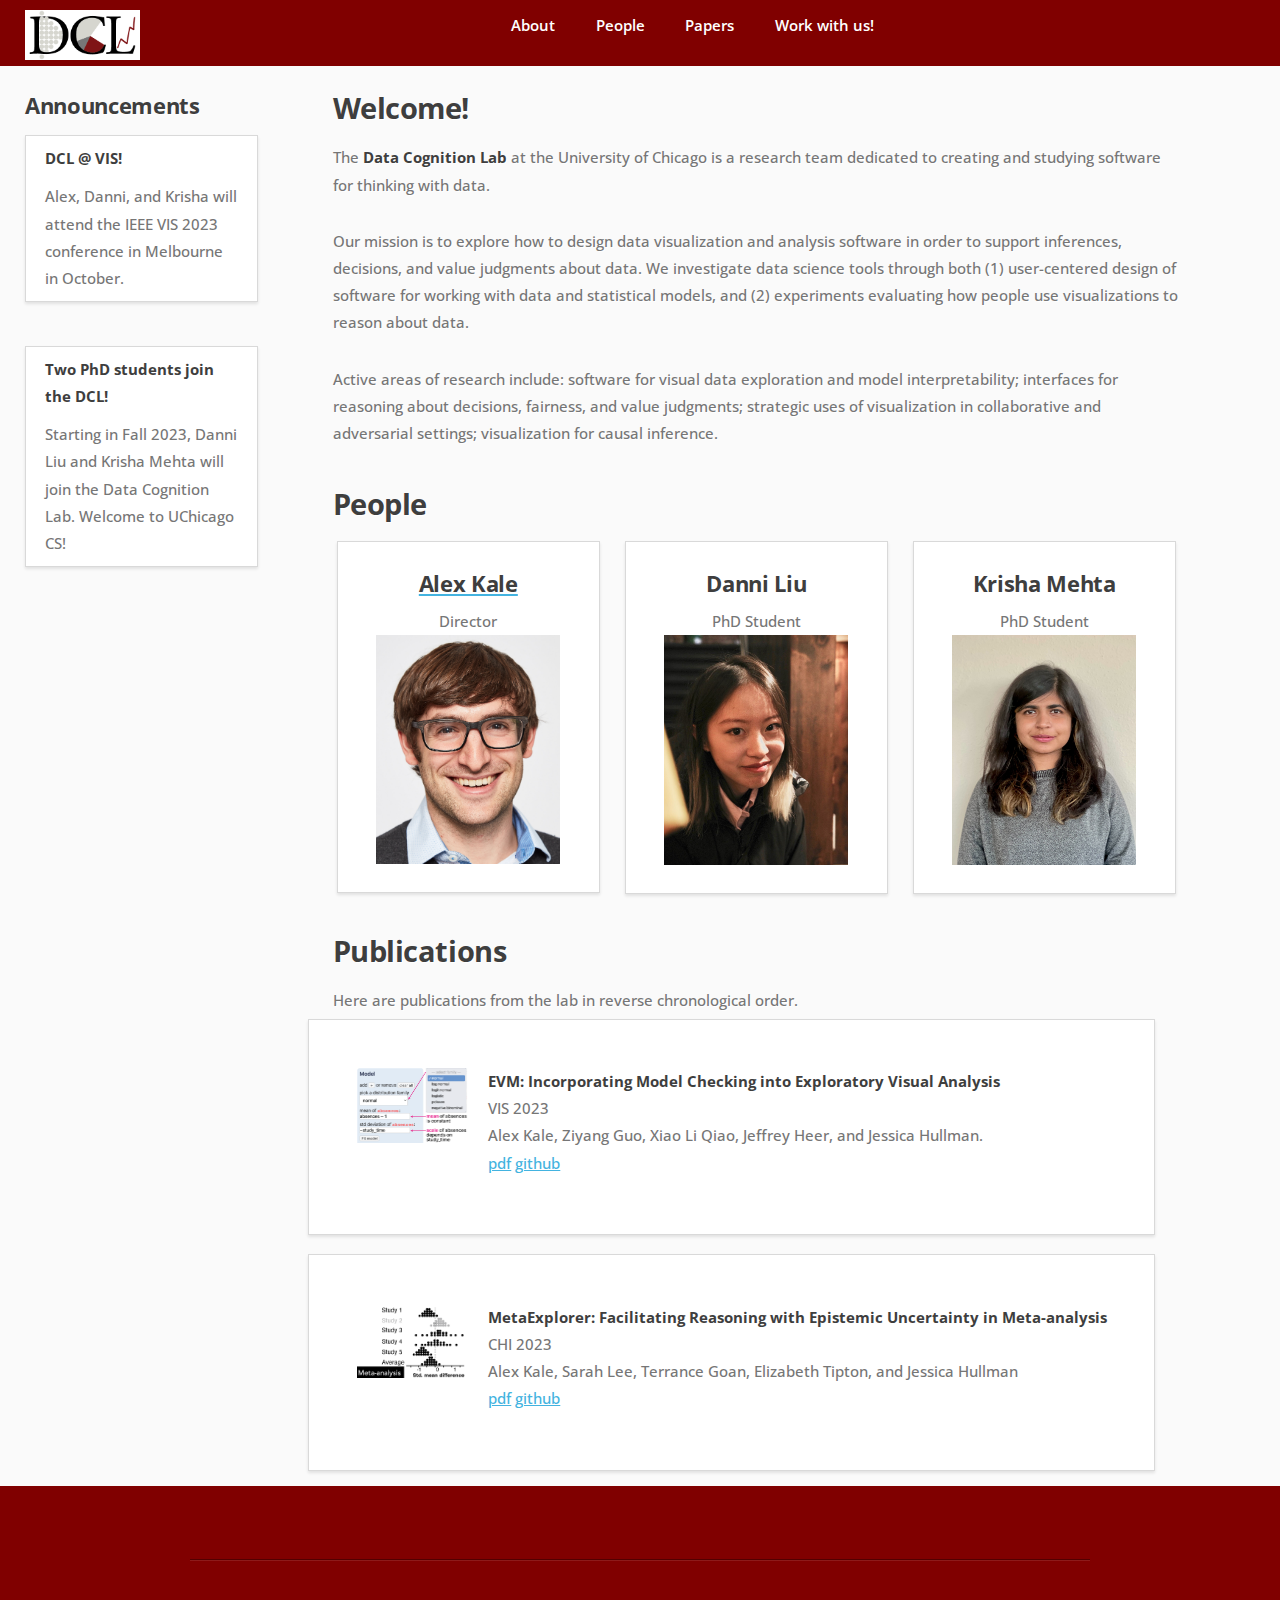
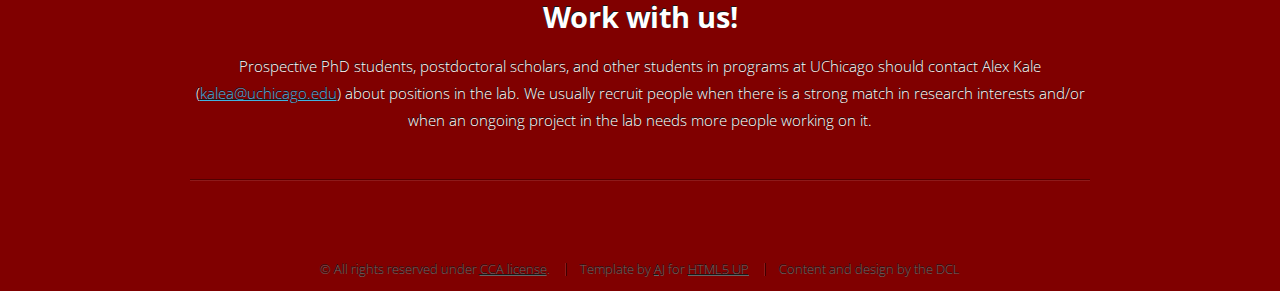
==== dcl.html @ bc8f42c3 "added phd student pictures" ====
<!DOCTYPE HTML>
<html>

<head>
	<title>DCL</title>
	<meta charset="utf-8" />
	<meta name="viewport" content="width=device-width, initial-scale=1, user-scalable=no" />
	<link rel="stylesheet" href="assets/css/dcl.css" />
</head>

<body class="is-preload">

	<!-- Nav -->
	<nav id="nav">
		<div class="container row">
			<div class="col-2" style="padding-left: 50px;">
				<img src="images/dcl_logo.png" alt="" class="show-large" style="height: 60px; padding-top: 0.7em;" />
				<img src="images/dcl_small.png" alt="" class="show-small" style="height: 30px; padding-top: 0.7em;" />
			</div>
			<ul class="container col-10">
				<!-- <li><a href="#top">Top</a></li> -->
				<li><a href="#about">About</a></li>
				<!-- <li><a href="#announce">Announcements</a></li> -->
				<li><a href="#people">People</a></li>
				<li><a href="#pubs">Papers</a></li>
				<li><a href="#contact">Work with us!</a></li>
			</ul>
		</div>
	</nav>

	<!-- Home -->
	<!-- <article id="top" class="wrapper style1">
		<div class="container">
			<div class="row">
				<div class="col-4 col-4-large col-4-medium">
					<center><span class="image fit"><img src="images/pic00.jpg" alt="" style="scale: 0.5;" /></span></center>
				</div>
				<div class="col-8 col-8-large col-8-medium">
					<header>
						<h1><strong>Data Cognition Lab</strong></h1>
					</header>
                    <p class="last">
                        The DCL at the University of Chicago is a research team dedicated to creating 
                        and studying software for thinking with data.
                    </p>
				</div>
			</div>
		</div>
	</article> -->

	<div class="container row">
		<div class="container col-3 sidebar">
			<!-- Announcements -->
			<article id="announce" class="wrapper style2">
				<div class="container">
					<h3 style="padding-top: 0.5em;">Announcements</h3>
					<section class="box style2">
						<h4>DCL @ VIS!</h4>
						<p>
							Alex, Danni, and Krisha will attend the IEEE VIS 2023 conference in Melbourne
							in October.
						</p>
					</section>
					<section class="box style2">
						<h4>Two PhD students join the DCL!</h4>
						<p>
							Starting in Fall 2023, Danni Liu and Krisha Mehta will join the Data Cognition Lab. Welcome
							to UChicago CS!
						</p>
					</section>
				</div>
			</article>
		</div>

		<div class="container col-9 col-12-small">
			<!-- About -->
			<article id="about" class="wrapper style2">
				<!-- <div class="container">
					<header>
						<h1><strong>Data Cognition Lab</strong></h1>
					</header>
					<p>
						The DCL at the University of Chicago is a research team dedicated to creating 
						and studying software for thinking with data.
					</p>
				</div> -->
				<div class="container">
					<h2 style="padding-top: 0.5em;">Welcome!</h2>
					<p>
						The <strong>Data Cognition Lab</strong> at the University of Chicago is a research team dedicated to creating 
						and studying software for thinking with data.
					</p>
					<p>
						Our mission is to explore how to design data visualization and analysis software in order to 
						support inferences, decisions, and value judgments about data. We investigate data science tools 
						through both (1) user-centered design of software for working with data and statistical models, and
						(2) experiments evaluating how people use visualizations to reason about data.
					</p>
					<p class="last">
						Active areas of research include: software for visual data exploration and model interpretability;  
						interfaces for reasoning about decisions, fairness, and value judgments; strategic uses of visualization
						in collaborative and adversarial settings; visualization for causal inference. 
					</p>
				</div>
			</article>

			<!-- Announcements -->
			<!-- <article id="announce" class="wrapper style2">
				<div class="container">
					<h2>Announcements</h2>
					<div class="row aln-center">
						<div class="col12" style="width: 100%;">
							<section class="box style1">
								<h3>The lab is going to IEEE VIS!</h3>
								<p>
									Alex, Danni, and Krisha will be attending the IEEE VIS 2023 conference in Melbourne
									in October. Alex will present his paper "EVM: Incorporating Model Checking into Exploratory 
									Visual Analysis."
								</p>
							</section>
						</div>
						<div class="col12" style="width: 100%;">
							<section class="box style1">
								<h3>Two new PhD students are joining the lab!</h3>
								<p>
									Starting in Fall 2023, Danni Liu and Krisha Mehta will join the Data Cognition Lab. Welcome
									to UChicago CS!
								</p>
							</section>
						</div>
					</div>
				</div>
			</article> -->

			<!-- People -->
			<article id="people" class="wrapper style2">
				<div class="container">
					<h2>People</h2>
					<div class="row aln-center">
						<div class="col4" style="width: 33%;">
							<section class="box style1">
								<center>
									<a href="index.html"><h3>Alex Kale</h3></a>
									<label>Director</label>
									<span class="image fit"><img src="images/alex-headshot-4by5.jpeg" alt="" style="width: 90%;" /></span>
								</center>
							</section>
						</div>
						<div class="col4" style="width: 33%;">
							<section class="box style1">
								<center>
									<h3>Danni Liu</h3>
									<label>PhD Student</label>
									<span class="image fit"><img src="images/danni-headshot.jpg" alt="" style="width: 90%;" /></span>
								</center>
							</section>
						</div>
						<div class="col4" style="width: 33%;">
							<section class="box style1">
								<center>
									<h3>Krisha Mehta</h3>
									<label>PhD Student</label>
									<span class="image fit"><img src="images/krisha-headshot.jpg" alt="" style="width: 90%;" /></span>
								</center>
							</section>
						</div>
					</div>
				</div>
			</article>

			<!-- Publications -->
			<article id="pubs" class="wrapper style2">
				<div class="container">
					<h2>Publications</h2>
					<p>
						Here are publications from the lab in reverse chronological order.
					</p>
					<section class="row aln-center box style1" style="width: 100%;">
						<div class="col-2 small-pad-tl">
							<span class="image fit"><img class="thumbnail" src="images/model-bar.png" style="width: 100%;" /></span>
						</div>
						<div class="col-10 small-pad-tl">
							<p>
								<strong>EVM: Incorporating Model Checking into Exploratory Visual Analysis</strong><br />
								VIS 2023<br />
								Alex Kale, Ziyang Guo, Xiao Li Qiao, Jeffrey Heer, and Jessica Hullman.<br />
								<a href="https://arxiv.org/pdf/2308.13024">pdf</a> 
								<a href="https://github.com/MUCollective/evm/">github</a>
							</p>
						</div>
					</section>
				
					<section class="row aln-center box style1" style="width: 100%;">
						<div class="col-2 small-pad-tl">
							<span class="image fit"><img class="thumbnail" src="images/meta-analysis.png" style="width: 100%;" /></span>
						</div>
						<div class="col-10 small-pad-tl">
							<p>
								<strong>MetaExplorer: Facilitating Reasoning with Epistemic Uncertainty in Meta-analysis</strong><br />
								CHI 2023<br />
								Alex Kale, Sarah Lee, Terrance Goan, Elizabeth Tipton, and Jessica Hullman<br />
								<a href="https://arxiv.org/pdf/2302.04739">pdf</a> 
								<a href="https://github.com/kalealex/meta-explorer">github</a>
							</p>
						</div>
					</section>
				</div>
			</article>
		</div>
	</div>

	<!-- Contact -->
	<article id="contact" class="wrapper style4">
		<div class="container medium">
			<div class="row">
				<div class="col-12">
					<hr />
					<h2>Work with us!</h2>
                    <p>
                        Prospective PhD students, postdoctoral scholars, and other students in programs at UChicago should 
                        contact Alex Kale (<a href="mailto:kalea@uchicago.edu">kalea@uchicago.edu</a>) about positions in 
                        the lab. We usually recruit people when there is a strong match in research interests and/or when
                        an ongoing project in the lab needs more people working on it.  
                    </p>
                    <!-- <br /><br /> -->
					<!-- <h3>Follow us online</h3>
					<ul class="social">
						<li><a href="https://github.com/kalealex" target="_blank" class="icon fa-github"><span
									class="label">Github</span></a></li>
						<li><a href="https://twitter.com/alexkale17" target="_blank" class="icon fa-twitter"><span
									class="label">Twitter</span></a></li>
					</ul> -->
					<hr />
				</div>
			</div>
			<footer>
				<ul id="copyright">
					<li>&copy; All rights reserved under <a href="http://html5up.net/license">CCA license</a>.</li>
					<li>Template by <a href="http://twitter.com/ajlkn">AJ</a> for <a href="http://html5up.net">HTML5 UP</a></li>
					<li>Content and design by the DCL</li>
				</ul>
			</footer>
		</div>
	</article>

	<!-- Scripts -->
	<script src="assets/js/jquery.min.js"></script>
	<script src="assets/js/jquery.scrolly.min.js"></script>
	<script src="assets/js/browser.min.js"></script>
	<script src="assets/js/breakpoints.min.js"></script>
	<script src="assets/js/util.js"></script>
	<script src="assets/js/main.js"></script>
	<script>
		function toggleCollapse(id) {
			document.getElementById(id).style.display = "block";
		}
	</script>
</body>

</html>
---- assets/css/dcl.css ----
@import url("https://fonts.googleapis.com/css?family=Open+Sans:300,300italic,600,600italic,700");
@import url("font-awesome.min.css");

/*
	Miniport by HTML5 UP
	html5up.net | @ajlkn
	Free for personal and commercial use under the CCA 3.0 license (html5up.net/license)
*/

html, body, div, span, applet, object,
iframe, h1, h2, h3, h4, h5, h6, p, blockquote,
pre, a, abbr, acronym, address, big, cite,
code, del, dfn, em, img, ins, kbd, q, s, samp,
small, strike, strong, sub, sup, tt, var, b,
u, i, center, dl, dt, dd, ol, ul, li, fieldset,
form, label, legend, table, caption, tbody,
tfoot, thead, tr, th, td, article, aside,
canvas, details, embed, figure, figcaption,
footer, header, hgroup, menu, nav, output, ruby,
section, summary, time, mark, audio, video {
	margin: 0;
	padding: 0;
	border: 0;
	font-size: 100%;
	font: inherit;
	vertical-align: baseline;}

article, aside, details, figcaption, figure,
footer, header, hgroup, menu, nav, section {
	display: block;}

body {
	line-height: 1;
	background-color: #fafafa;
}

ol, ul {
	list-style: none;
}

blockquote, q {
	quotes: none;
}

	blockquote:before, blockquote:after, q:before, q:after {
		content: '';
		content: none;
	}

table {
	border-collapse: collapse;
	border-spacing: 0;
}

body {
	-webkit-text-size-adjust: none;
}

mark {
	background-color: transparent;
	color: inherit;
}

input::-moz-focus-inner {
	border: 0;
	padding: 0;
}

input, select, textarea {
	-moz-appearance: none;
	-webkit-appearance: none;
	-ms-appearance: none;
	appearance: none;
}

/* Basic */

	html {
		box-sizing: border-box;
	}

	*, *:before, *:after {
		box-sizing: inherit;
	}

	body {
		padding-top: 3.5em;
	}

		body.is-preload *, body.is-preload *:before, body.is-preload *:after {
			-moz-animation: none !important;
			-webkit-animation: none !important;
			-ms-animation: none !important;
			animation: none !important;
			-moz-transition: none !important;
			-webkit-transition: none !important;
			-ms-transition: none !important;
			transition: none !important;
		}

	body, input, textarea, select {
		font-family: 'Open Sans', sans-serif;
		line-height: 1.85em;
		color: #767676;
		font-weight: 300;
		font-size: 13pt;
	}

	a {
		-moz-transition: color .2s ease-in-out;
		-webkit-transition: color .2s ease-in-out;
		-ms-transition: color .2s ease-in-out;
		transition: color .2s ease-in-out;
		color: #43B3E0;
		text-decoration: underline;
	}

		a:hover {
			color: #43bff0 !important;
		}

		a img {
			border: 0;
		}

	b, strong {
		font-weight: 700;
		color: #3e3e3e;
	}

	i, em {
		font-style: italic;
	}

	sub {
		position: relative;
		top: 0.5em;
		font-size: 0.8em;
	}

	sup {
		position: relative;
		top: -0.5em;
		font-size: 0.8em;
	}

	blockquote {
		border-left: solid 0.75em #eee;
		padding: 1em 0 1em 1.5em;
		font-style: italic;
	}

	/* h1 {
		color: #fff;
		margin: 0 0 0.75em 0;
	} */

    h1, h2, h3, h4, h5, h6 {
		color: #3e3e3e;
		margin: 0 0 0.75em 0;
	}

	h1 a, h2 a, h3 a, h4 a, h5 a, h6 a {
		text-decoration: none;
		color: inherit;
	}

	h2, h3, h4, h5, h6 {
		font-weight: 700;
	}

	h1 {
		font-size: 3.25em;
		letter-spacing: -0.025em;
		font-weight: 300;
	}

		h1 strong {
			font-weight: 700;
		}

	h2 {
		font-size: 2em;
		letter-spacing: -0.015em;
	}

	h3 {
		font-size: 1.5em;
		letter-spacing: -0.015em;
	}

	em, i {
		font-style: italic;
	}

	br.clear {
		clear: both;
	}

	hr {
		border: 0;
		border-top: solid 1px #444;
		border-top-color: rgba(0, 0, 0, 0.35);
		box-shadow: 0px 1px 0px 0px rgba(255, 255, 255, 0.1);
		height: 1px;
		margin: 3em 0;
	}

	p:not(.last), ul, ol, dl, table {
		margin-bottom: 2em;
	}

	header {
		margin: 0 0 3em 0;
	}

		header > p {
			/* font-size: 1.25em; */
			margin: 0;
		}

	footer {
		margin: 3em 0 0 0;
	}

		/* footer > p {
			font-size: 1.25em;
		} */

/* Container */

	.container {
		margin: 0 auto;
		max-width: calc(100% - 50px);
		width: 1200px;
	}

		.container.medium {
			width: 900px;
		}

		@media screen and (max-width: 1680px) {

			.container {
				width: 1300px;
			}

				.container.medium {
					width: 900px;
				}

		}

		/* @media screen and (max-width: 1280px) {

			.container {
				width: 960px;
			}

				.container.medium {
					width: 720px;
				}

		} */

		@media screen and (max-width: 980px) {

			.container {
				width: 100%;
                max-width: calc(100% - 30px);
			}

				.container.medium {
					width: 75%;
				}

			.sidebar {
				display: none !important;
			}

		}

		@media screen and (max-width: 736px) {

			.container {
				width: 100%;
				max-width: calc(100% - 30px);
			}

				.container.medium {
					width: 100%;
				}
			
			.sidebar {
				display: none !important;
			}

		}

/* Row */

	.row {
		display: flex;
		flex-wrap: wrap;
		box-sizing: border-box;
		align-items: stretch;
	}

		.row > * {
			box-sizing: border-box;
		}

		.row.gtr-uniform > * > :last-child {
			margin-bottom: 0;
		}

		.row.aln-left {
			justify-content: flex-start;
		}

		.row.aln-center {
			justify-content: center;
		}

		.row.aln-right {
			justify-content: flex-end;
		}

		.row.aln-top {
			align-items: flex-start;
		}

		.row.aln-middle {
			align-items: center;
		}

		.row.aln-bottom {
			align-items: flex-end;
		}

		.row > .imp {
			order: -1;
		}

		.row > .col-1 {
			width: 8.3333333333%;
		}

		.row > .off-1 {
			margin-left: 8.3333333333%;
		}

		.row > .col-2 {
			width: 16.6666666667%;
		}

		.row > .off-2 {
			margin-left: 16.6666666667%;
		}

		.row > .col-3 {
			width: 25%;
		}

		.row > .off-3 {
			margin-left: 25%;
		}

		.row > .col-4 {
			width: 33.3333333333%;
		}

		.row > .off-4 {
			margin-left: 33.3333333333%;
		}

		.row > .col-5 {
			width: 41.6666666667%;
		}

		.row > .off-5 {
			margin-left: 41.6666666667%;
		}

		.row > .col-6 {
			width: 50%;
		}

		.row > .off-6 {
			margin-left: 50%;
		}

		.row > .col-7 {
			width: 58.3333333333%;
		}

		.row > .off-7 {
			margin-left: 58.3333333333%;
		}

		.row > .col-8 {
			width: 66.6666666667%;
		}

		.row > .off-8 {
			margin-left: 66.6666666667%;
		}

		.row > .col-9 {
			width: 75%;
		}

		.row > .off-9 {
			margin-left: 75%;
		}

		.row > .col-10 {
			width: 83.3333333333%;
		}

		.row > .off-10 {
			margin-left: 83.3333333333%;
		}

		.row > .col-11 {
			width: 91.6666666667%;
		}

		.row > .off-11 {
			margin-left: 91.6666666667%;
		}

		.row > .col-12 {
			width: 100%;
		}

		.row > .off-12 {
			margin-left: 100%;
		}

		.row.gtr-0 {
			margin-top: 0px;
			margin-left: 0px;
		}

			.row.gtr-0 > * {
				padding: 0px 0 0 0px;
			}

			.row.gtr-0.gtr-uniform {
				margin-top: 0px;
			}

				.row.gtr-0.gtr-uniform > * {
					padding-top: 0px;
				}

		.row.gtr-25 {
			margin-top: -6.25px;
			margin-left: -6.25px;
		}

			.row.gtr-25 > * {
				padding: 6.25px 0 0 6.25px;
			}

			.row.gtr-25.gtr-uniform {
				margin-top: -6.25px;
			}

				.row.gtr-25.gtr-uniform > * {
					padding-top: 6.25px;
				}

		.row.gtr-50 {
			margin-top: -12.5px;
			margin-left: -12.5px;
		}

			.row.gtr-50 > * {
				padding: 12.5px 0 0 12.5px;
			}

			.row.gtr-50.gtr-uniform {
				margin-top: -12.5px;
			}

				.row.gtr-50.gtr-uniform > * {
					padding-top: 12.5px;
				}

		.row {
			margin-top: -25px;
			margin-left: -25px;
		}

			.row > * {
				padding: 25px 0 0 25px;
			}

			.row.gtr-uniform {
				margin-top: -25px;
			}

				.row.gtr-uniform > * {
					padding-top: 25px;
				}

		.row.gtr-150 {
			margin-top: -37.5px;
			margin-left: -37.5px;
		}

			.row.gtr-150 > * {
				padding: 37.5px 0 0 37.5px;
			}

			.row.gtr-150.gtr-uniform {
				margin-top: -37.5px;
			}

				.row.gtr-150.gtr-uniform > * {
					padding-top: 37.5px;
				}

		.row.gtr-200 {
			margin-top: -50px;
			margin-left: -50px;
		}

			.row.gtr-200 > * {
				padding: 50px 0 0 50px;
			}

			.row.gtr-200.gtr-uniform {
				margin-top: -50px;
			}

				.row.gtr-200.gtr-uniform > * {
					padding-top: 50px;
				}

		@media screen and (max-width: 1680px) {

			.row {
				display: flex;
				flex-wrap: wrap;
				box-sizing: border-box;
				align-items: stretch;
			}

				.row > * {
					box-sizing: border-box;
				}

				.row.gtr-uniform > * > :last-child {
					margin-bottom: 0;
				}

				.row.aln-left {
					justify-content: flex-start;
				}

				.row.aln-center {
					justify-content: center;
				}

				.row.aln-right {
					justify-content: flex-end;
				}

				.row.aln-top {
					align-items: flex-start;
				}

				.row.aln-middle {
					align-items: center;
				}

				.row.aln-bottom {
					align-items: flex-end;
				}

				.row > .imp-xlarge {
					order: -1;
				}

				.row > .col-1-xlarge {
					width: 8.3333333333%;
				}

				.row > .off-1-xlarge {
					margin-left: 8.3333333333%;
				}

				.row > .col-2-xlarge {
					width: 16.6666666667%;
				}

				.row > .off-2-xlarge {
					margin-left: 16.6666666667%;
				}

				.row > .col-3-xlarge {
					width: 25%;
				}

				.row > .off-3-xlarge {
					margin-left: 25%;
				}

				.row > .col-4-xlarge {
					width: 33.3333333333%;
				}

				.row > .off-4-xlarge {
					margin-left: 33.3333333333%;
				}

				.row > .col-5-xlarge {
					width: 41.6666666667%;
				}

				.row > .off-5-xlarge {
					margin-left: 41.6666666667%;
				}

				.row > .col-6-xlarge {
					width: 50%;
				}

				.row > .off-6-xlarge {
					margin-left: 50%;
				}

				.row > .col-7-xlarge {
					width: 58.3333333333%;
				}

				.row > .off-7-xlarge {
					margin-left: 58.3333333333%;
				}

				.row > .col-8-xlarge {
					width: 66.6666666667%;
				}

				.row > .off-8-xlarge {
					margin-left: 66.6666666667%;
				}

				.row > .col-9-xlarge {
					width: 75%;
				}

				.row > .off-9-xlarge {
					margin-left: 75%;
				}

				.row > .col-10-xlarge {
					width: 83.3333333333%;
				}

				.row > .off-10-xlarge {
					margin-left: 83.3333333333%;
				}

				.row > .col-11-xlarge {
					width: 91.6666666667%;
				}

				.row > .off-11-xlarge {
					margin-left: 91.6666666667%;
				}

				.row > .col-12-xlarge {
					width: 100%;
				}

				.row > .off-12-xlarge {
					margin-left: 100%;
				}

				.row.gtr-0 {
					margin-top: 0px;
					margin-left: 0px;
				}

					.row.gtr-0 > * {
						padding: 0px 0 0 0px;
					}

					.row.gtr-0.gtr-uniform {
						margin-top: 0px;
					}

						.row.gtr-0.gtr-uniform > * {
							padding-top: 0px;
						}

				.row.gtr-25 {
					margin-top: -6.25px;
					margin-left: -6.25px;
				}

					.row.gtr-25 > * {
						padding: 6.25px 0 0 6.25px;
					}

					.row.gtr-25.gtr-uniform {
						margin-top: -6.25px;
					}

						.row.gtr-25.gtr-uniform > * {
							padding-top: 6.25px;
						}

				.row.gtr-50 {
					margin-top: -12.5px;
					margin-left: -12.5px;
				}

					.row.gtr-50 > * {
						padding: 12.5px 0 0 12.5px;
					}

					.row.gtr-50.gtr-uniform {
						margin-top: -12.5px;
					}

						.row.gtr-50.gtr-uniform > * {
							padding-top: 12.5px;
						}

				.row {
					margin-top: -25px;
					margin-left: -25px;
				}

					.row > * {
						padding: 25px 0 0 25px;
					}

					.row.gtr-uniform {
						margin-top: -25px;
					}

						.row.gtr-uniform > * {
							padding-top: 25px;
						}

				.row.gtr-150 {
					margin-top: -37.5px;
					margin-left: -37.5px;
				}

					.row.gtr-150 > * {
						padding: 37.5px 0 0 37.5px;
					}

					.row.gtr-150.gtr-uniform {
						margin-top: -37.5px;
					}

						.row.gtr-150.gtr-uniform > * {
							padding-top: 37.5px;
						}

				.row.gtr-200 {
					margin-top: -50px;
					margin-left: -50px;
				}

					.row.gtr-200 > * {
						padding: 50px 0 0 50px;
					}

					.row.gtr-200.gtr-uniform {
						margin-top: -50px;
					}

						.row.gtr-200.gtr-uniform > * {
							padding-top: 50px;
						}

		}

		@media screen and (max-width: 1280px) {

			.row {
				display: flex;
				flex-wrap: wrap;
				box-sizing: border-box;
				align-items: stretch;
			}

				.row > * {
					box-sizing: border-box;
				}

				.row.gtr-uniform > * > :last-child {
					margin-bottom: 0;
				}

				.row.aln-left {
					justify-content: flex-start;
				}

				.row.aln-center {
					justify-content: center;
				}

				.row.aln-right {
					justify-content: flex-end;
				}

				.row.aln-top {
					align-items: flex-start;
				}

				.row.aln-middle {
					align-items: center;
				}

				.row.aln-bottom {
					align-items: flex-end;
				}

				.row > .imp-large {
					order: -1;
				}

				.row > .col-1-large {
					width: 8.3333333333%;
				}

				.row > .off-1-large {
					margin-left: 8.3333333333%;
				}

				.row > .col-2-large {
					width: 16.6666666667%;
				}

				.row > .off-2-large {
					margin-left: 16.6666666667%;
				}

				.row > .col-3-large {
					width: 25%;
				}

				.row > .off-3-large {
					margin-left: 25%;
				}

				.row > .col-4-large {
					width: 33.3333333333%;
				}

				.row > .off-4-large {
					margin-left: 33.3333333333%;
				}

				.row > .col-5-large {
					width: 41.6666666667%;
				}

				.row > .off-5-large {
					margin-left: 41.6666666667%;
				}

				.row > .col-6-large {
					width: 50%;
				}

				.row > .off-6-large {
					margin-left: 50%;
				}

				.row > .col-7-large {
					width: 58.3333333333%;
				}

				.row > .off-7-large {
					margin-left: 58.3333333333%;
				}

				.row > .col-8-large {
					width: 66.6666666667%;
				}

				.row > .off-8-large {
					margin-left: 66.6666666667%;
				}

				.row > .col-9-large {
					width: 75%;
				}

				.row > .off-9-large {
					margin-left: 75%;
				}

				.row > .col-10-large {
					width: 83.3333333333%;
				}

				.row > .off-10-large {
					margin-left: 83.3333333333%;
				}

				.row > .col-11-large {
					width: 91.6666666667%;
				}

				.row > .off-11-large {
					margin-left: 91.6666666667%;
				}

				.row > .col-12-large {
					width: 100%;
				}

				.row > .off-12-large {
					margin-left: 100%;
				}

				.row.gtr-0 {
					margin-top: 0px;
					margin-left: 0px;
				}

					.row.gtr-0 > * {
						padding: 0px 0 0 0px;
					}

					.row.gtr-0.gtr-uniform {
						margin-top: 0px;
					}

						.row.gtr-0.gtr-uniform > * {
							padding-top: 0px;
						}

				.row.gtr-25 {
					margin-top: -6.25px;
					margin-left: -6.25px;
				}

					.row.gtr-25 > * {
						padding: 6.25px 0 0 6.25px;
					}

					.row.gtr-25.gtr-uniform {
						margin-top: -6.25px;
					}

						.row.gtr-25.gtr-uniform > * {
							padding-top: 6.25px;
						}

				.row.gtr-50 {
					margin-top: -12.5px;
					margin-left: -12.5px;
				}

					.row.gtr-50 > * {
						padding: 12.5px 0 0 12.5px;
					}

					.row.gtr-50.gtr-uniform {
						margin-top: -12.5px;
					}

						.row.gtr-50.gtr-uniform > * {
							padding-top: 12.5px;
						}

				.row {
					margin-top: -25px;
					margin-left: -25px;
				}

					.row > * {
						padding: 25px 0 0 25px;
					}

					.row.gtr-uniform {
						margin-top: -25px;
					}

						.row.gtr-uniform > * {
							padding-top: 25px;
						}

				.row.gtr-150 {
					margin-top: -37.5px;
					margin-left: -37.5px;
				}

					.row.gtr-150 > * {
						padding: 37.5px 0 0 37.5px;
					}

					.row.gtr-150.gtr-uniform {
						margin-top: -37.5px;
					}

						.row.gtr-150.gtr-uniform > * {
							padding-top: 37.5px;
						}

				.row.gtr-200 {
					margin-top: -50px;
					margin-left: -50px;
				}

					.row.gtr-200 > * {
						padding: 50px 0 0 50px;
					}

					.row.gtr-200.gtr-uniform {
						margin-top: -50px;
					}

						.row.gtr-200.gtr-uniform > * {
							padding-top: 50px;
						}

		}

		@media screen and (max-width: 980px) {

			.row {
				display: flex;
				flex-wrap: wrap;
				box-sizing: border-box;
				align-items: stretch;
			}

				.row > * {
					box-sizing: border-box;
				}

				.row.gtr-uniform > * > :last-child {
					margin-bottom: 0;
				}

				.row.aln-left {
					justify-content: flex-start;
				}

				.row.aln-center {
					justify-content: center;
				}

				.row.aln-right {
					justify-content: flex-end;
				}

				.row.aln-top {
					align-items: flex-start;
				}

				.row.aln-middle {
					align-items: center;
				}

				.row.aln-bottom {
					align-items: flex-end;
				}

				.row > .imp-medium {
					order: -1;
				}

				.row > .col-1-medium {
					width: 8.3333333333%;
				}

				.row > .off-1-medium {
					margin-left: 8.3333333333%;
				}

				.row > .col-2-medium {
					width: 16.6666666667%;
				}

				.row > .off-2-medium {
					margin-left: 16.6666666667%;
				}

				.row > .col-3-medium {
					width: 25%;
				}

				.row > .off-3-medium {
					margin-left: 25%;
				}

				.row > .col-4-medium {
					width: 33.3333333333%;
				}

				.row > .off-4-medium {
					margin-left: 33.3333333333%;
				}

				.row > .col-5-medium {
					width: 41.6666666667%;
				}

				.row > .off-5-medium {
					margin-left: 41.6666666667%;
				}

				.row > .col-6-medium {
					width: 50%;
				}

				.row > .off-6-medium {
					margin-left: 50%;
				}

				.row > .col-7-medium {
					width: 58.3333333333%;
				}

				.row > .off-7-medium {
					margin-left: 58.3333333333%;
				}

				.row > .col-8-medium {
					width: 66.6666666667%;
				}

				.row > .off-8-medium {
					margin-left: 66.6666666667%;
				}

				.row > .col-9-medium {
					width: 75%;
				}

				.row > .off-9-medium {
					margin-left: 75%;
				}

				.row > .col-10-medium {
					width: 83.3333333333%;
				}

				.row > .off-10-medium {
					margin-left: 83.3333333333%;
				}

				.row > .col-11-medium {
					width: 91.6666666667%;
				}

				.row > .off-11-medium {
					margin-left: 91.6666666667%;
				}

				.row > .col-12-medium {
					width: 100%;
				}

				.row > .off-12-medium {
					margin-left: 100%;
				}

				.row.gtr-0 {
					margin-top: 0px;
					margin-left: 0px;
				}

					.row.gtr-0 > * {
						padding: 0px 0 0 0px;
					}

					.row.gtr-0.gtr-uniform {
						margin-top: 0px;
					}

						.row.gtr-0.gtr-uniform > * {
							padding-top: 0px;
						}

				.row.gtr-25 {
					margin-top: -6.25px;
					margin-left: -6.25px;
				}

					.row.gtr-25 > * {
						padding: 6.25px 0 0 6.25px;
					}

					.row.gtr-25.gtr-uniform {
						margin-top: -6.25px;
					}

						.row.gtr-25.gtr-uniform > * {
							padding-top: 6.25px;
						}

				.row.gtr-50 {
					margin-top: -12.5px;
					margin-left: -12.5px;
				}

					.row.gtr-50 > * {
						padding: 12.5px 0 0 12.5px;
					}

					.row.gtr-50.gtr-uniform {
						margin-top: -12.5px;
					}

						.row.gtr-50.gtr-uniform > * {
							padding-top: 12.5px;
						}

				.row {
					margin-top: -25px;
					margin-left: -25px;
				}

					.row > * {
						padding: 25px 0 0 25px;
					}

					.row.gtr-uniform {
						margin-top: -25px;
					}

						.row.gtr-uniform > * {
							padding-top: 25px;
						}

				.row.gtr-150 {
					margin-top: -37.5px;
					margin-left: -37.5px;
				}

					.row.gtr-150 > * {
						padding: 37.5px 0 0 37.5px;
					}

					.row.gtr-150.gtr-uniform {
						margin-top: -37.5px;
					}

						.row.gtr-150.gtr-uniform > * {
							padding-top: 37.5px;
						}

				.row.gtr-200 {
					margin-top: -50px;
					margin-left: -50px;
				}

					.row.gtr-200 > * {
						padding: 50px 0 0 50px;
					}

					.row.gtr-200.gtr-uniform {
						margin-top: -50px;
					}

						.row.gtr-200.gtr-uniform > * {
							padding-top: 50px;
						}

		}

		@media screen and (max-width: 736px) {

			.row {
				display: flex;
				flex-wrap: wrap;
				box-sizing: border-box;
				align-items: stretch;
			}

				.row > * {
					box-sizing: border-box;
				}

				.row.gtr-uniform > * > :last-child {
					margin-bottom: 0;
				}

				.row.aln-left {
					justify-content: flex-start;
				}

				.row.aln-center {
					justify-content: center;
				}

				.row.aln-right {
					justify-content: flex-end;
				}

				.row.aln-top {
					align-items: flex-start;
				}

				.row.aln-middle {
					align-items: center;
				}

				.row.aln-bottom {
					align-items: flex-end;
				}

				.row > .imp-small {
					order: -1;
				}

				.row > .col-1-small {
					width: 8.3333333333%;
				}

				.row > .off-1-small {
					margin-left: 8.3333333333%;
				}

				.row > .col-2-small {
					width: 16.6666666667%;
				}

				.row > .off-2-small {
					margin-left: 16.6666666667%;
				}

				.row > .col-3-small {
					width: 25%;
				}

				.row > .off-3-small {
					margin-left: 25%;
				}

				.row > .col-4-small {
					width: 33.3333333333%;
				}

				.row > .off-4-small {
					margin-left: 33.3333333333%;
				}

				.row > .col-5-small {
					width: 41.6666666667%;
				}

				.row > .off-5-small {
					margin-left: 41.6666666667%;
				}

				.row > .col-6-small {
					width: 50%;
				}

				.row > .off-6-small {
					margin-left: 50%;
				}

				.row > .col-7-small {
					width: 58.3333333333%;
				}

				.row > .off-7-small {
					margin-left: 58.3333333333%;
				}

				.row > .col-8-small {
					width: 66.6666666667%;
				}

				.row > .off-8-small {
					margin-left: 66.6666666667%;
				}

				.row > .col-9-small {
					width: 75%;
				}

				.row > .off-9-small {
					margin-left: 75%;
				}

				.row > .col-10-small {
					width: 83.3333333333%;
				}

				.row > .off-10-small {
					margin-left: 83.3333333333%;
				}

				.row > .col-11-small {
					width: 91.6666666667%;
				}

				.row > .off-11-small {
					margin-left: 91.6666666667%;
				}

				.row > .col-12-small {
					width: 100%;
				}

				.row > .off-12-small {
					margin-left: 100%;
				}

				.row.gtr-0 {
					margin-top: 0px;
					margin-left: 0px;
				}

					.row.gtr-0 > * {
						padding: 0px 0 0 0px;
					}

					.row.gtr-0.gtr-uniform {
						margin-top: 0px;
					}

						.row.gtr-0.gtr-uniform > * {
							padding-top: 0px;
						}

				.row.gtr-25 {
					margin-top: -3.75px;
					margin-left: -3.75px;
				}

					.row.gtr-25 > * {
						padding: 3.75px 0 0 3.75px;
					}

					.row.gtr-25.gtr-uniform {
						margin-top: -3.75px;
					}

						.row.gtr-25.gtr-uniform > * {
							padding-top: 3.75px;
						}

				.row.gtr-50 {
					margin-top: -7.5px;
					margin-left: -7.5px;
				}

					.row.gtr-50 > * {
						padding: 7.5px 0 0 7.5px;
					}

					.row.gtr-50.gtr-uniform {
						margin-top: -7.5px;
					}

						.row.gtr-50.gtr-uniform > * {
							padding-top: 7.5px;
						}

				.row {
					margin-top: -15px;
					margin-left: -15px;
				}

					.row > * {
						padding: 15px 0 0 15px;
					}

					.row.gtr-uniform {
						margin-top: -15px;
					}

						.row.gtr-uniform > * {
							padding-top: 15px;
						}

				.row.gtr-150 {
					margin-top: -22.5px;
					margin-left: -22.5px;
				}

					.row.gtr-150 > * {
						padding: 22.5px 0 0 22.5px;
					}

					.row.gtr-150.gtr-uniform {
						margin-top: -22.5px;
					}

						.row.gtr-150.gtr-uniform > * {
							padding-top: 22.5px;
						}

				.row.gtr-200 {
					margin-top: -30px;
					margin-left: -30px;
				}

					.row.gtr-200 > * {
						padding: 30px 0 0 30px;
					}

					.row.gtr-200.gtr-uniform {
						margin-top: -30px;
					}

						.row.gtr-200.gtr-uniform > * {
							padding-top: 30px;
						}

		}

/* Form */

	form label {
		color: #3e3e3e;
		font-weight: 700;
		display: block;
		margin: 0 0 0.5em 0;
	}

	form input[type=text],
	form input[type=email],
	form input[type=password],
	form select,
	form textarea {
		-moz-transition: background .2s ease-in-out, box-shadow .2s ease-in-out;
		-webkit-transition: background .2s ease-in-out, box-shadow .2s ease-in-out;
		-ms-transition: background .2s ease-in-out, box-shadow .2s ease-in-out;
		transition: background .2s ease-in-out, box-shadow .2s ease-in-out;
		-webkit-appearance: none;
		display: block;
		border: 0;
		padding: 0.75em;
		font-size: 1em;
		border-radius: 8px;
		border: solid 1px #ddd;
		background: #fff;
		color: #bbb;
		box-shadow: inset 0px 2px 3px 1px rgba(0, 0, 0, 0.05), 0px 1px 0px 0px rgba(255, 255, 255, 0.025);
		width: 100%;
	}

		form input[type=text]:focus,
		form input[type=email]:focus,
		form input[type=password]:focus,
		form select:focus,
		form textarea:focus {
			background: #fafafa;
			box-shadow: inset 0px 2px 5px 0px rgba(0, 0, 0, 0.05), 0px 1px 0px 0px rgba(255, 255, 255, 0.025), inset 0px 0px 2px 1px #43bff0;
		}

	form textarea {
		height: 15em;
	}

	form .actions:last-child {
		margin-bottom: 0;
	}

	form ::-webkit-input-placeholder {
		color: #555 !important;
	}

	form :-moz-placeholder {
		color: #555 !important;
	}

	form ::-moz-placeholder {
		color: #555 !important;
	}

	form :-ms-input-placeholder {
		color: #555 !important;
	}

	form ::-moz-focus-inner {
		border: 0;
	}

/* Tables */

	table {
		width: 100%;
	}

		table.default {
			width: 100%;
		}

			table.default tr {
				border-top: solid 1px #eee;
			}

				table.default tr:first-child {
					border-top: 0;
				}

			table.default td {
				padding: 0.5em 1em 0.5em 1em;
			}

			table.default th {
				text-align: left;
				padding: 0.5em 1em 0.5em 1em;
				font-weight: 600;
				margin: 0 0 1em 0;
			}

			table.default thead {
				background: #4f4f4f;
				color: #fff;
			}

/* Section/Article */

	section {
		margin-bottom: 3em;
	}

	section > :last-child,
	article > :last-child,
	section:last-child,
	article:last-child {
		margin-bottom: 0;
	}

/* Image */

	.image {
		display: inline-block;
		position: relative;
	}
		
		/* @media (max-width: 980) {  */
			.image img {
				display: block;
				height: 100%;
			}
		/* }
		@media (min-width: 980) { 
			.image img {
				display: block;
				width: 100%;
			}
		} */

		.image.fit {
			display: block;
			width: 100%;
		}

		.image.featured {
			display: block;
			width: 100%;
			margin: 0 0 2em 0;
		}

		.image.left {
			float: left;
			margin: 0 2em 2em 0;
		}

		.image.centered {
			display: block;
			margin: 0 0 2em 0;
		}

			.image.centered img {
				margin: 0 auto;
				width: auto;
			}

/* Button */

	input[type="button"],
	input[type="submit"],
	input[type="reset"],
	button,
	.button {
		background-image: url("images/bg.png"), -moz-linear-gradient(top, rgba(0, 0, 0, 0), rgba(0, 0, 0, 0.2));
		background-image: url("images/bg.png"), -webkit-linear-gradient(top, rgba(0, 0, 0, 0), rgba(0, 0, 0, 0.2));
		background-image: url("images/bg.png"), -ms-linear-gradient(top, rgba(0, 0, 0, 0), rgba(0, 0, 0, 0.2));
		background-image: url("images/bg.png"), linear-gradient(top, rgba(0, 0, 0, 0), rgba(0, 0, 0, 0.2));
		-moz-transition: background-color .2s ease-in-out;
		-webkit-transition: background-color .2s ease-in-out;
		-ms-transition: background-color .2s ease-in-out;
		transition: background-color .2s ease-in-out;
		-webkit-appearance: none;
		position: relative;
		display: inline-block;
		color: #fff !important;
		text-decoration: none;
		font-weight: 700;
		border: 0;
		outline: 0;
		cursor: pointer;
		border-radius: 8px;
		text-shadow: -1px -1px 0.5px rgba(0, 0, 0, 0.5);
		overflow: hidden;
		box-shadow: inset 0px 0px 0px 1px rgba(0, 0, 0, 0.5), inset 0px 2px 1px 0px rgba(255, 255, 255, 0.75);
		background-color: #43B3E0;
		padding: 1em 2.35em 1em 2.35em;
		font-size: 1.1em;
		max-width: 24em;
	}

		input[type="button"]:hover,
		input[type="submit"]:hover,
		input[type="reset"]:hover,
		button:hover,
		.button:hover {
			background-color: #43bff0;
			color: #fff !important;
		}

		input[type="button"]:active,
		input[type="submit"]:active,
		input[type="reset"]:active,
		button:active,
		.button:active {
			background-color: #3BA8D3;
			top: 1px;
		}

		input[type="button"].large,
		input[type="submit"].large,
		input[type="reset"].large,
		button.large,
		.button.large {
			font-size: 1.5em;
			letter-spacing: -0.025em;
		}

		input[type="button"].alt,
		input[type="submit"].alt,
		input[type="reset"].alt,
		button.alt,
		.button.alt {
			background-color: #444;
			box-shadow: inset 0px 0px 0px 1px #242424, inset 0px 2px 1px 0px rgba(255, 255, 255, 0.2);
		}

			input[type="button"].alt:hover,
			input[type="submit"].alt:hover,
			input[type="reset"].alt:hover,
			button.alt:hover,
			.button.alt:hover {
				background-color: #4f4f4f;
				color: #fff !important;
			}

			input[type="button"].alt:active,
			input[type="submit"].alt:active,
			input[type="reset"].alt:active,
			button.alt:active,
			.button.alt:active {
				background-color: #3f3f3f;
			}

/* List */

	ul {
		list-style: disc;
		padding-left: 1em;
	}

		ul li {
			padding-left: 0.5em;
		}

	ol {
		list-style: decimal;
		padding-left: 1.25em;
	}

		ol li {
			padding-left: 0.25em;
		}

/* Social */

	ul.social {
		cursor: default;
		margin: 0;
		list-style: none;
		padding-left: 0;
	}

		ul.social li {
			position: relative;
			display: inline-block;
			margin: 0.25em;
			top: 0;
			padding-left: 0;
		}

			ul.social li a {
				-moz-transition: top .2s ease-in-out;
				-webkit-transition: top .2s ease-in-out;
				-ms-transition: top .2s ease-in-out;
				transition: top .2s ease-in-out;
				display: block;
				width: 48px;
				height: 48px;
				border-radius: 6px;
				top: 0;
				position: relative;
			}

				ul.social li a:before {
					background-image: url("images/bg.png"), -moz-linear-gradient(top, rgba(0, 0, 0, 0), rgba(0, 0, 0, 0.2));
					background-image: url("images/bg.png"), -webkit-linear-gradient(top, rgba(0, 0, 0, 0), rgba(0, 0, 0, 0.2));
					background-image: url("images/bg.png"), -ms-linear-gradient(top, rgba(0, 0, 0, 0), rgba(0, 0, 0, 0.2));
					background-image: url("images/bg.png"), linear-gradient(top, rgba(0, 0, 0, 0), rgba(0, 0, 0, 0.2));
					-moz-transition: background-color .2s ease-in-out;
					-webkit-transition: background-color .2s ease-in-out;
					-ms-transition: background-color .2s ease-in-out;
					transition: background-color .2s ease-in-out;
					background-color: #444;
					border-radius: 6px;
					box-shadow: inset 0px 0px 0px 1px #282828, inset 0px 2px 1px 0px rgba(255, 255, 255, 0.1);
					color: #2E2E2E !important;
					display: block;
					font-size: 26px;
					height: 48px;
					line-height: 48px;
					text-align: center;
					outline: 0;
					overflow: hidden;
					text-shadow: 1px 1px 0px rgba(255, 255, 255, 0.1);
					width: 48px;
				}

				ul.social li a.fa-twitter {
					background-color: #2DAAE4;
				}

				ul.social li a.fa-facebook {
					background-color: #3C5A98;
				}

				ul.social li a.fa-dribbble {
					background-color: #C4376B;
				}

				ul.social li a.fa-linkedin {
					background-color: #006599;
				}

				ul.social li a.fa-tumblr {
					background-color: #51718A;
				}

				ul.social li a.fa-google-plus {
					background-color: #DA2713;
				}

				ul.social li a.fa-github {
					background-color: #FAFAFA;
				}

				ul.social li a.fa-rss {
					background-color: #F2600B;
				}

				ul.social li a.fa-instagram {
					background-color: #E0D7C8;
				}

				ul.social li a.fa-foursquare {
					background-color: #39A3D4;
				}

				ul.social li a.fa-skype {
					background-color: #10BEF1;
				}

				ul.social li a.fa-soundcloud {
					background-color: #FE5419;
				}

				ul.social li a.fa-youtube {
					background-color: #BF2E25;
				}

				ul.social li a.fa-blogger {
					background-color: #FF6501;
				}

				ul.social li a.fa-flickr {
					background-color: #0062DB;
				}

				ul.social li a.fa-vimeo {
					background-color: #4C8AB0;
				}

				ul.social li a:hover {
					top: -5px;
				}

					ul.social li a:hover:before {
						background-color: transparent;
					}

/* Actions */

	ul.actions {
		list-style: none;
		padding-left: 0;
	}

		ul.actions li {
			display: inline-block;
			margin: 0 0 0 1em;
			padding-left: 0;
		}

			ul.actions li:first-child {
				margin-left: 0;
			}

/* Box */

	.box {
		background: #fff;
		box-shadow: inset 0px 0px 0px 1px rgba(0, 0, 0, 0.15), 0px 2px 3px 0px rgba(0, 0, 0, 0.1);
		text-align: left;
		padding: 0.5em 2em;
	}

		.box.style1 {
			padding: 2em;
		}

			.box.style1 h3 {
				margin-bottom: 0.5em;
			}

		.box.style2 h3 {
			margin-bottom: 0.25em;
		}

		.box.style2 .image {
			position: relative;
			left: 2em;
			top: 2em;
			margin: -4em 0 4em -4em;
			width: auto;
		}

/* Icons */

	.icon {
		text-decoration: none;
	}

		.icon:before {
			display: inline-block;
			font-family: FontAwesome;
			font-size: 1.25em;
			text-decoration: none;
			font-style: normal;
			font-weight: normal;
			line-height: 1;
			-webkit-font-smoothing: antialiased;
			-moz-osx-font-smoothing: grayscale;
		}

		.icon > .label {
			display: none;
		}

		.icon.featured {
			color: #EA8A95;
			display: block;
			margin: 0 0 1.5em 0;
			cursor: default;
		}

			.icon.featured:before {
				font-size: 6em;
			}

/* Wrappers */

	.wrapper {
		padding: 2em 0 1em 0;
		text-align: left;
	}

		.wrapper.style1 {
			background-image: none;
			background-color: maroon;
			font-weight: 510;
		}

        .wrapper.style1 p {
			color: #D6D6CE;
		}

		.wrapper.style2 {
			background-color: #fafafa;
			text-shadow: 1px 1px 0px #fff;
			font-weight: 510;
		}

		.wrapper.style3 {
			background-color: #f4f4f4;
			text-shadow: 1px 1px 0px #fff;
		}

		.wrapper.style4 {
			background-color: maroon;
			color: #fff;
			text-shadow: -1px -1px 0px #181818;
			text-align: center;
		}

			.wrapper.style4 h1, .wrapper.style4 h2, .wrapper.style4 h3, .wrapper.style4 h4, .wrapper.style4 h5, .wrapper.style4 h6 {
				color: #fff;
			}

			.wrapper.style4 form input[type=text],
			.wrapper.style4 form input[type=password],
			.wrapper.style4 form select,
			.wrapper.style4 form textarea {
				border: none;
				background: #282828;
			}

				.wrapper.style4 form input[type=text]:focus,
				.wrapper.style4 form input[type=password]:focus,
				.wrapper.style4 form select:focus,
				.wrapper.style4 form textarea:focus {
					background: #252525;
				}

/* Nav */

	#nav {
		background-color: maroon;
		text-align: center;
		position: fixed;
		left: 0;
		top: 0;
		width: 100%;
		z-index: 10000;
		cursor: default;
		height: 4.5em;
		line-height: 3.5em;
	}

		#nav ul {
			margin-bottom: 0;
			list-style: none;
			padding-left: 0;
		}

		#nav li {
			display: inline-block;
			padding-left: 0;
		}

		#nav a {
			-moz-transition: background-color .2s ease-in-out;
			-webkit-transition: background-color .2s ease-in-out;
			-ms-transition: background-color .2s ease-in-out;
			transition: background-color .2s ease-in-out;
			position: relative;
			display: block;
			color: #fff;
			text-decoration: none;
			outline: 0;
			font-weight: 600;
			border-radius: 8px;
			color: #fff;
			height: 2.5em;
			line-height: 2.5em;
			padding: 0 1.25em;
		}

			#nav a:hover {
				color: #fff !important;
				background: rgb(165, 0, 0);
			}

			#nav a.active {
				background: rgb(165, 0, 0);
			}

				#nav a.active:before {
					content: '';
					display: block;
					position: absolute;
					bottom: -0.6em;
					left: 50%;
					margin-left: -0.75em;
					border-left: solid 0.75em transparent;
					border-right: solid 0.75em transparent;
					border-top: solid 0.6em #282828;
				}

/* Articles */

	body > article {
		margin-bottom: 0;
	}

	#top {
		padding: 2em 0 2em 0;
		text-align: left;
	}

		#top .image {
			border-radius: 100%;
			width: 20em;
			height: 20em;
			margin: 0;
		}

			#top .image img {
				border-radius: 100%;
			}

		#top h1 {
			margin-top: 0.35em;
		}

		#top p {
			font-size: 1.5em;
			line-height: 1.75em;
		}

			#top p a {
				color: inherit;
			}

		#announce h4 p {
			line-height: normal;
		}

			#announce .box {
				padding: 10px 20px 10px 20px;
			}

		.show-large {
			display: block;
		}

		.show-small {
			display: none;
		}

	#contact footer {
		font-size: 0.9em;
	}

/* Copyright */

	#copyright {
		color: #666;
		font-size: 1em;
		line-height: 1em;
		list-style: none;
		padding-left: 0;
		margin-bottom: 0;
	}

		#copyright li {
			display: inline-block;
			border-left: solid 1px rgba(0, 0, 0, 0.5);
			box-shadow: -1px 0px 0px 0px rgba(255, 255, 255, 0.1);
			padding: 0 0 0 1em;
			margin: 0 0 0 1em;
		}

			#copyright li:first-child {
				border: 0;
				box-shadow: none;
				padding-left: 0;
				margin-left: 0;
			}

		#copyright a {
			-moz-transition: color .2s ease-in-out;
			-webkit-transition: color .2s ease-in-out;
			-ms-transition: color .2s ease-in-out;
			transition: color .2s ease-in-out;
			color: inherit;
		}

			#copyright a:hover {
				color: #777;
			}

/* Large */

	@media screen and (max-width: 1280px) {

		/* Basic */

			body {
				font-size: 11pt;
			}

			input, textarea, select {
				font-size: 11pt;
			}

			header {
				margin: 0 0 4em 0;
			}

		/* Wrappers */

			.wrapper {
				padding: 2em 0 1em 0;
				text-align: left;
			}

				.wrapper.style4 .row-special {
					margin: 2em 0 0 0;
					padding: 2em 0 2em 0;
				}

		/* Articles */

			#top {
				padding: 2em 0;
			}

				#top .image {
					width: 24em;
					height: 24em;
					margin: 0;
				}

			.show-large {
				display: block;
			}

			.show-small {
				display: none;
			}

	}

/* Medium */

	@media screen and (max-width: 980px) {

		/* Articles */

			#top {
				text-align: center;
				padding: 2em 0;
			}

				#top .image {
					margin: 0 auto 2em auto;
				}

			.show-large {
				display: block;
			}

			.show-small {
				display: none;
			}

	}

/* Small */

	@media screen and (max-width: 736px) {

		/* Basic */

			body {
				padding-top: 44px;
			}

			body, input, textarea, select {
				line-height: 1.75em;
				font-size: 10pt;
				letter-spacing: 0;
			}

			h1, h2, h3, h4, h5, h6 {
				font-size: 1.25em;
				margin: 0 0 0.4em 0;
			}

			h1 {
				font-size: 2.25em;
				line-height: 1.25em;
			}

			header {
				margin: 0 0 2em 0;
			}

				header > p {
					font-size: 1.25em;
				}

			footer {
				margin: 2.5em 0 0 0;
			}

				footer > p {
					font-size: 1.25em;
				}

			hr {
				margin: 1.5em 0 2em 0;
			}

		/* Section/Article */

			section, article {
				clear: both;
			}

		/* Button */

			input[type="button"],
			input[type="submit"],
			input[type="reset"],
			button,
			.button {
				text-align: center;
				font-size: 1.2em;
				width: 100%;
				padding: 1em 0 1em 0;
			}

				input[type="button"].large,
				input[type="submit"].large,
				input[type="reset"].large,
				button.large,
				.button.large {
					font-size: 1.2em;
					letter-spacing: 0;
				}

		/* Social */

			ul.social {
				padding: 1em 0.5em 0 0.5em;
			}

				ul.social li {
					margin: 0.5em 0.5em 0.5em 0.5em;
				}

					ul.social li a {
						top: 0 !important;
					}

						ul.social li a:before {
							background-color: transparent !important;
						}

		/* Actions */

			ul.actions {
				margin: 0;
			}

				ul.actions li {
					display: block;
					margin: 15px 0 0 0;
				}

					ul.actions li:first-child {
						margin-top: 0;
					}

		/* Box */

			.box {
				padding: 30px 20px 30px 20px;
				margin: 0 0 20px 0 !important;
			}

				.box h3 {
					margin-bottom: 0.25em;
				}

				.box .image.centered {
					margin-bottom: 1em;
				}

				.box .image.featured {
					position: relative;
					left: 20px;
					top: 20px;
					margin: -50px 0 50px -40px;
					width: auto;
				}

				.box.style1 {
					max-width: 32em;
					margin-left: auto !important;
					margin-right: auto !important;
				}

				.box.style2 {
					max-width: 32em;
					margin-left: auto !important;
					margin-right: auto !important;
				}

		/* Wrappers */

			.wrapper {
				padding: 2em 0;
				text-align: left;
			}

		/* Nav */

			#nav {
				height: 44px;
				line-height: 44px;
			}

				#nav a {
					padding: 0 0.75em;
					height: inherit;
					line-height: inherit;
					border-radius: 0;
				}

					#nav a:hover {
						background-color: transparent;
					}

		/* Articles */

			#top {
				padding: 2em 0;
			}

				#top .image {
					width: 15em;
					height: 15em;
					margin-bottom: 0;
				}

				#top p {
					font-size: 1em;
				}

			.show-large {
				display: none;
			}

			.show-small {
				display: block;
			}

			#contact footer {
				margin: 0;
			}

		/* Copyright */

			#copyright {
				font-size: 1em;
				margin: 0;
			}

				#copyright li {
					display: block;
					margin: 1em 0 0 0;
					padding: 0;
					box-shadow: none;
					border-left: 0;
				}

					#copyright li:first-child {
						margin-top: 0;
					}

	}

/* Hanging indent */

.hanging-indent {
	padding: 0 30px 0 60px;
	text-indent: -30px;
	text-align: left;
  }

/*  Teaser figures */

img.teaser {
	max-width: 100%;
	max-height: 100%;
}

.floating-links {
	position: relative;
	top: 50%;
	-ms-transform: translateY(-50%);
	transform: translateY(-50%);
	text-align: center;
  	/* top: 50%; */
	/* margin-top: -90px; */
}

/* .no-top-pad {
	padding-top: 0px;
} */

/* .no-bottom-pad {
	padding-bottom: 0px;
} */

.no-pad {
	margin: 0;
	padding: 0;
}

.small-pad-tl {
	padding: 20px 0 0 20px;

}

.small-pad-tb {
	padding: 20px 0 30px 0;

}

.left {
	float: left;
	margin: 0 0 0 30px;
	text-align: left;
	padding: 0;
}

/* .collapse {
	display: none;
} */
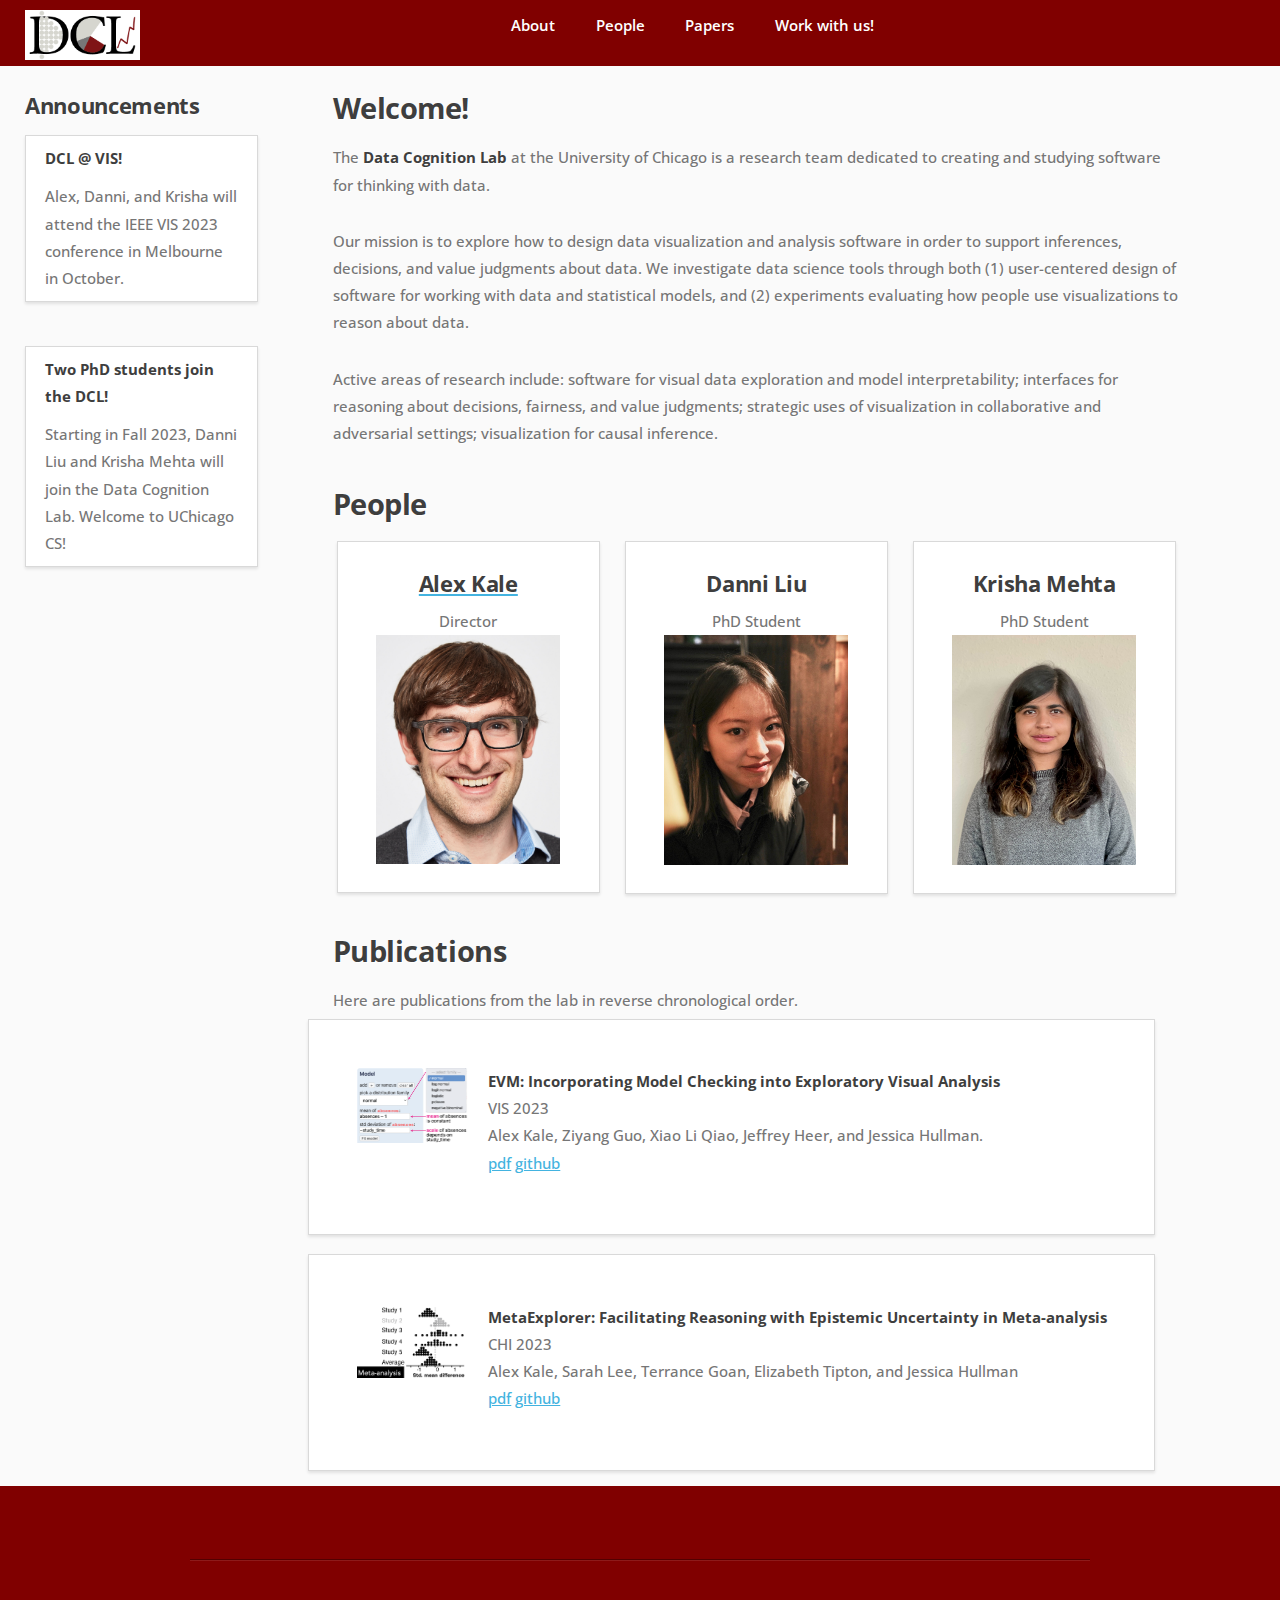
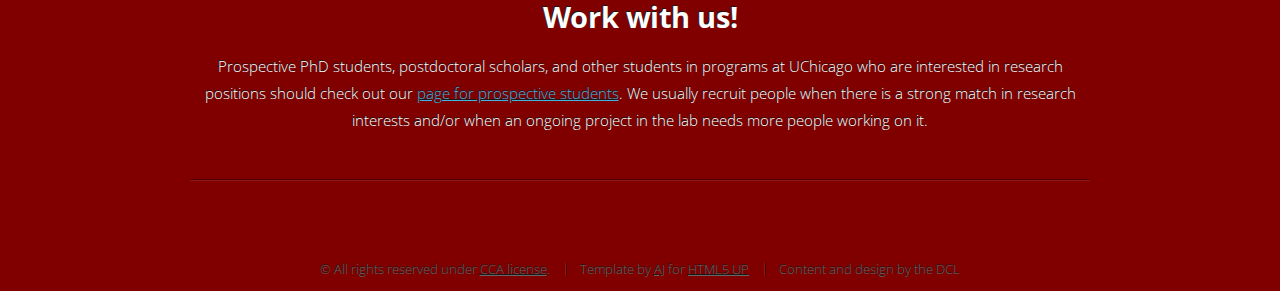
==== commit a20afd2c: "CV updates; prospective students page" ====
--- a/dcl.html
+++ b/dcl.html
@@ -217,19 +217,11 @@
 					<hr />
 					<h2>Work with us!</h2>
                     <p>
-                        Prospective PhD students, postdoctoral scholars, and other students in programs at UChicago should 
-                        contact Alex Kale (<a href="mailto:kalea@uchicago.edu">kalea@uchicago.edu</a>) about positions in 
-                        the lab. We usually recruit people when there is a strong match in research interests and/or when
-                        an ongoing project in the lab needs more people working on it.  
+                        Prospective PhD students, postdoctoral scholars, and other students in programs at UChicago who are
+						interested in research positions should check out our <a href="prospective.html">page for prospective students</a>. 
+						We usually recruit people when there is a strong match in research interests and/or when an ongoing 
+						project in the lab needs more people working on it. 
                     </p>
-                    <!-- <br /><br /> -->
-					<!-- <h3>Follow us online</h3>
-					<ul class="social">
-						<li><a href="https://github.com/kalealex" target="_blank" class="icon fa-github"><span
-									class="label">Github</span></a></li>
-						<li><a href="https://twitter.com/alexkale17" target="_blank" class="icon fa-twitter"><span
-									class="label">Twitter</span></a></li>
-					</ul> -->
 					<hr />
 				</div>
 			</div>
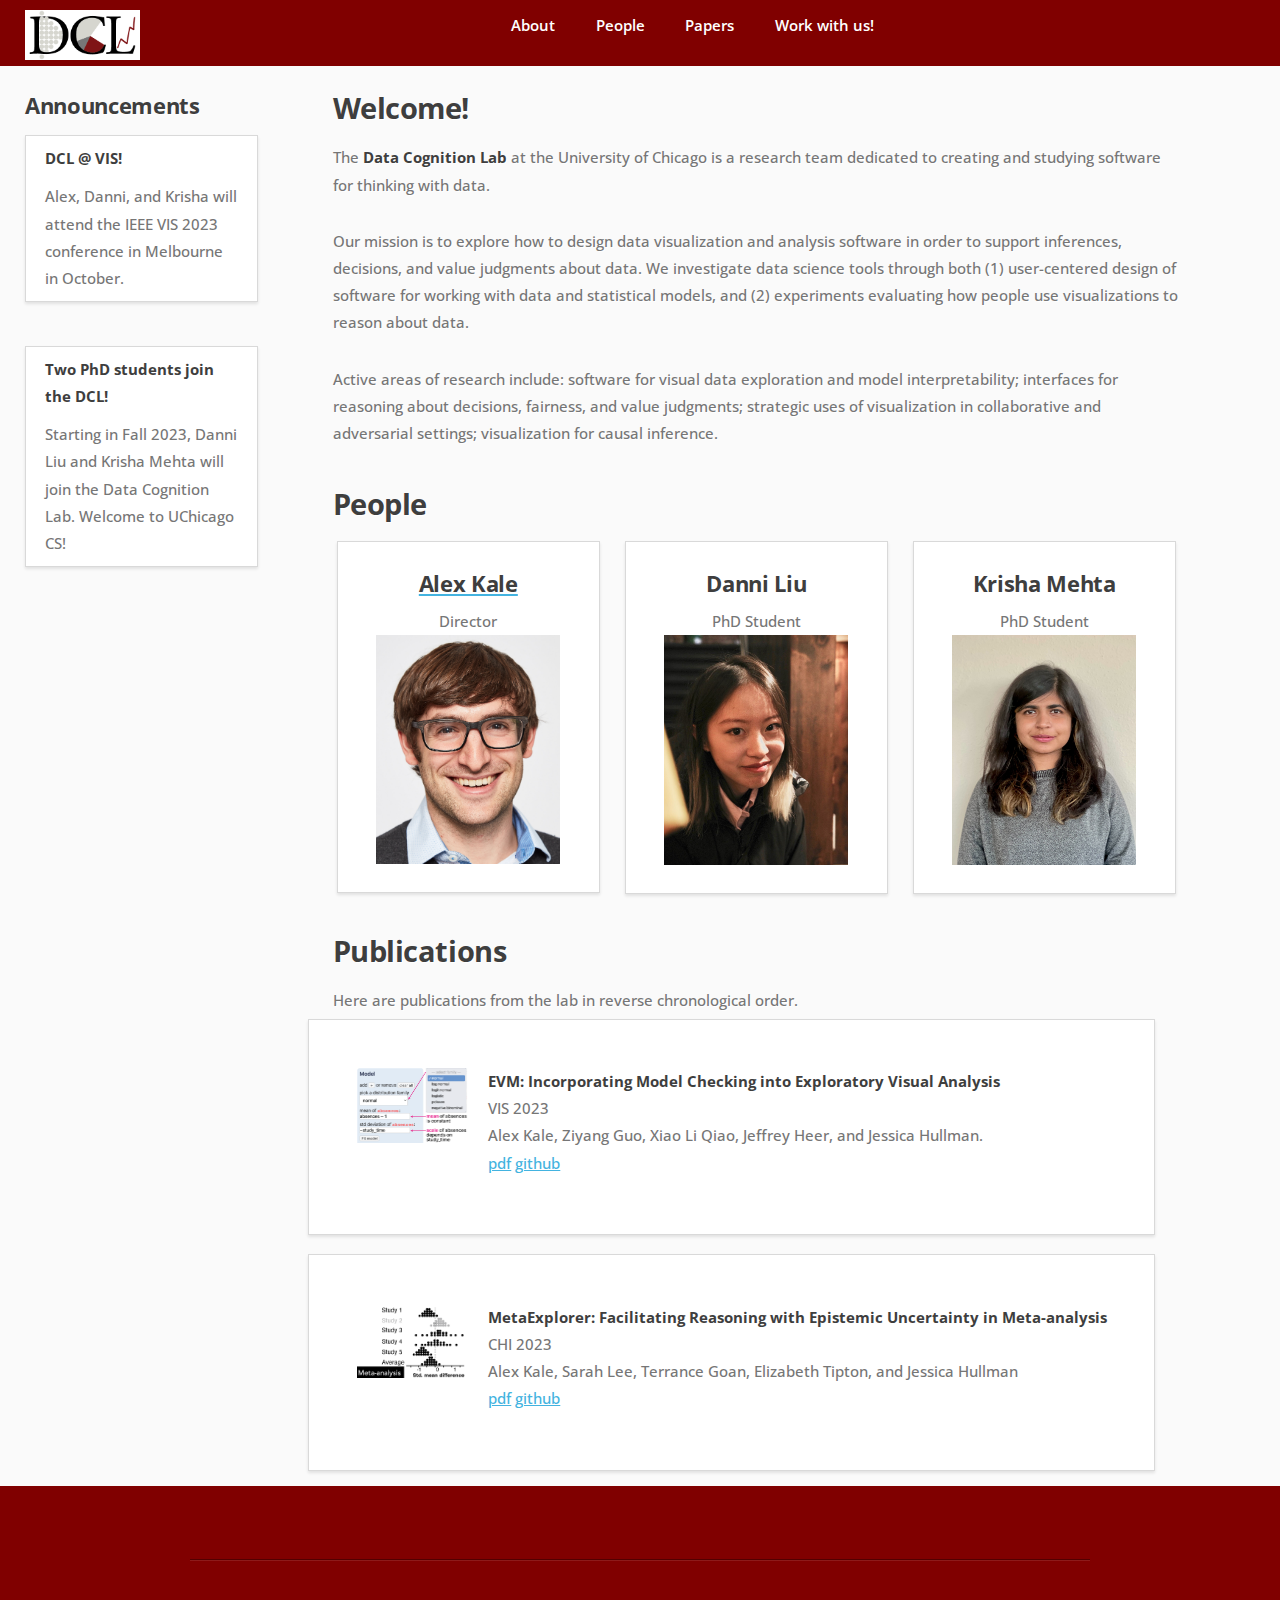
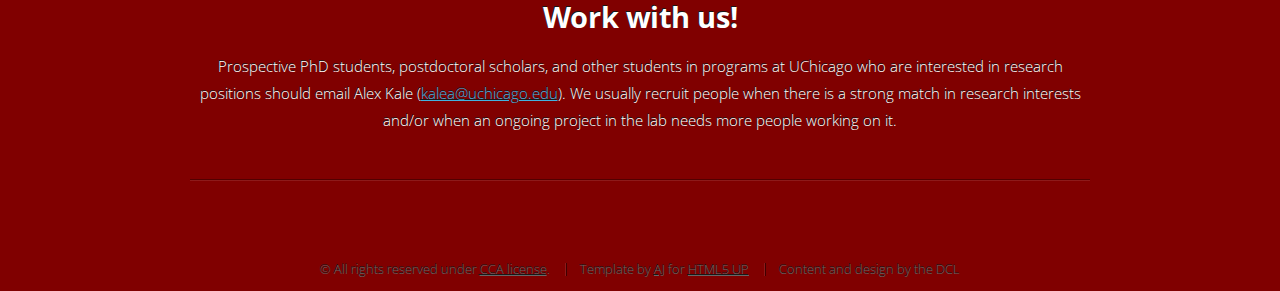
==== commit b2791f7f: "sto" ====
--- a/dcl.html
+++ b/dcl.html
@@ -218,7 +218,9 @@
 					<h2>Work with us!</h2>
                     <p>
                         Prospective PhD students, postdoctoral scholars, and other students in programs at UChicago who are
-						interested in research positions should check out our <a href="prospective.html">page for prospective students</a>. 
+						interested in research positions should 
+						email Alex Kale (<a href="mailto:kalea@uchicago.edu">kalea@uchicago.edu</a>).
+						<!-- check out our <a href="prospective.html">page for prospective students</a>.  -->
 						We usually recruit people when there is a strong match in research interests and/or when an ongoing 
 						project in the lab needs more people working on it. 
                     </p>
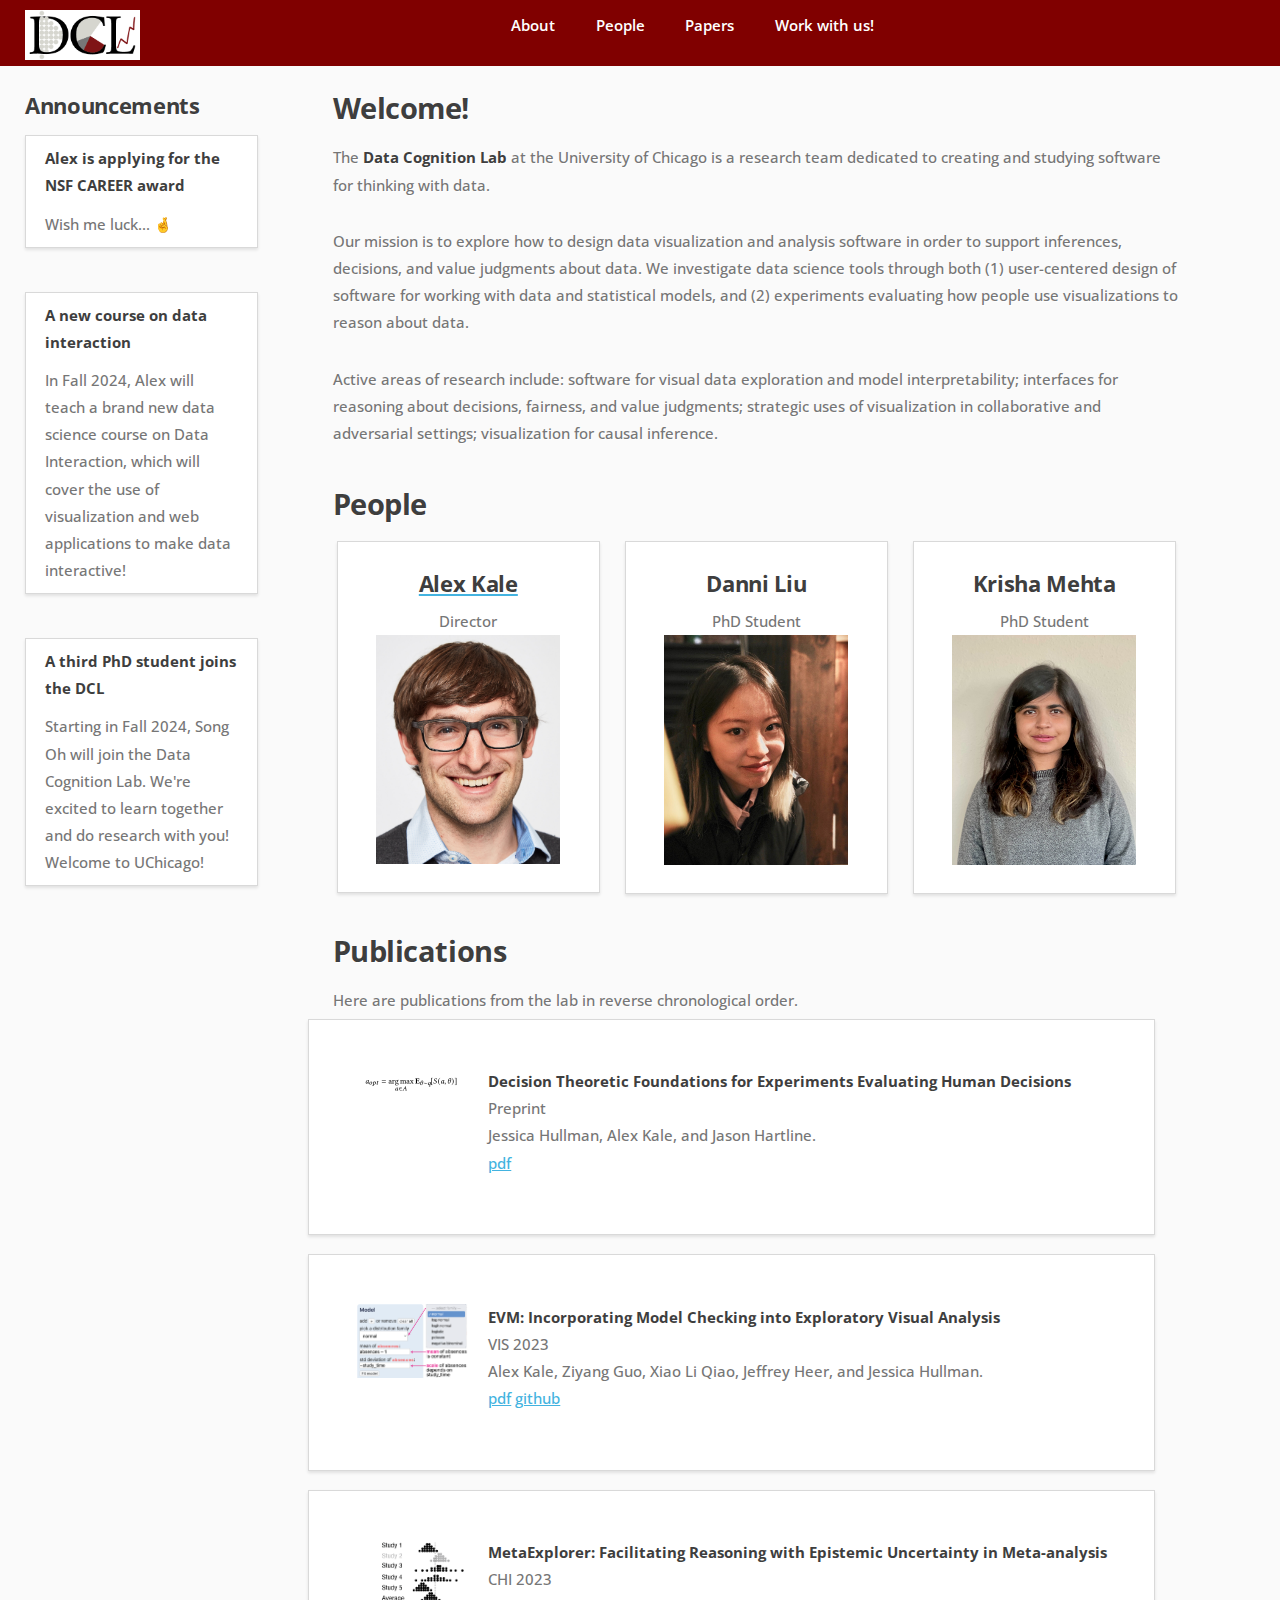
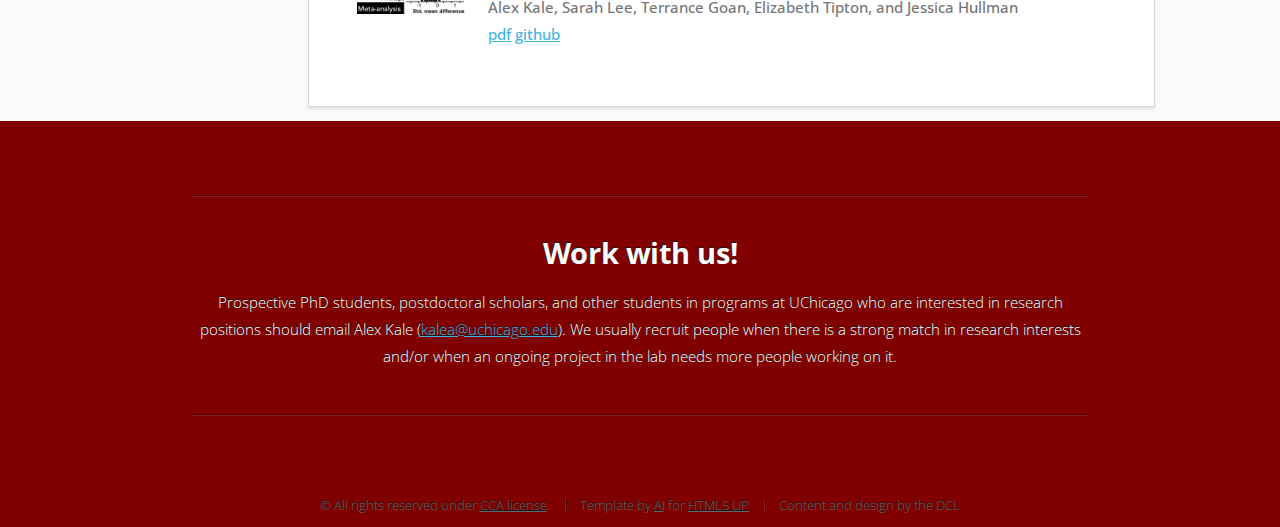
==== commit 82b89023: "May 2024 updates" ====
--- a/dcl.html
+++ b/dcl.html
@@ -55,7 +55,27 @@
 				<div class="container">
 					<h3 style="padding-top: 0.5em;">Announcements</h3>
 					<section class="box style2">
-						<h4>DCL @ VIS!</h4>
+						<h4>Alex is applying for the NSF CAREER award</h4>
+						<p>
+							Wish me luck... 🤞
+						</p>
+					</section>
+					<section class="box style2">
+						<h4>A new course on data interaction</h4>
+						<p>
+							In Fall 2024, Alex will teach a brand new data science course on Data Interaction, which will cover 
+							the use of visualization and web applications to make data interactive!
+						</p>
+					</section>
+					<section class="box style2">
+						<h4>A third PhD student joins the DCL</h4>
+						<p>
+							Starting in Fall 2024, Song Oh will join the Data Cognition Lab. We're excited to learn together
+							and do research with you! Welcome to UChicago!
+						</p>
+					</section>
+					<!-- <section class="box style2">
+						<h4>DCL @ VIS</h4>
 						<p>
 							Alex, Danni, and Krisha will attend the IEEE VIS 2023 conference in Melbourne
 							in October.
@@ -67,7 +87,7 @@
 							Starting in Fall 2023, Danni Liu and Krisha Mehta will join the Data Cognition Lab. Welcome
 							to UChicago CS!
 						</p>
-					</section>
+					</section> -->
 				</div>
 			</article>
 		</div>
@@ -175,6 +195,20 @@
 					<p>
 						Here are publications from the lab in reverse chronological order.
 					</p>
+					<section class="row aln-center box style1" style="width: 100%;">
+						<div class="col-2 small-pad-tl">
+							<span class="image fit"><img class="thumbnail" src="images/optimal-action.png" style="width: 100%;" /></span>
+						</div>
+						<div class="col-10 small-pad-tl">
+							<p>
+								<strong>Decision Theoretic Foundations for Experiments Evaluating Human Decisions</strong><br />
+								Preprint<br />
+								Jessica Hullman, Alex Kale, and Jason Hartline.<br />
+								<a href="https://arxiv.org/pdf/2401.15106">pdf</a> 
+							</p>
+						</div>
+					</section>
+					
 					<section class="row aln-center box style1" style="width: 100%;">
 						<div class="col-2 small-pad-tl">
 							<span class="image fit"><img class="thumbnail" src="images/model-bar.png" style="width: 100%;" /></span>
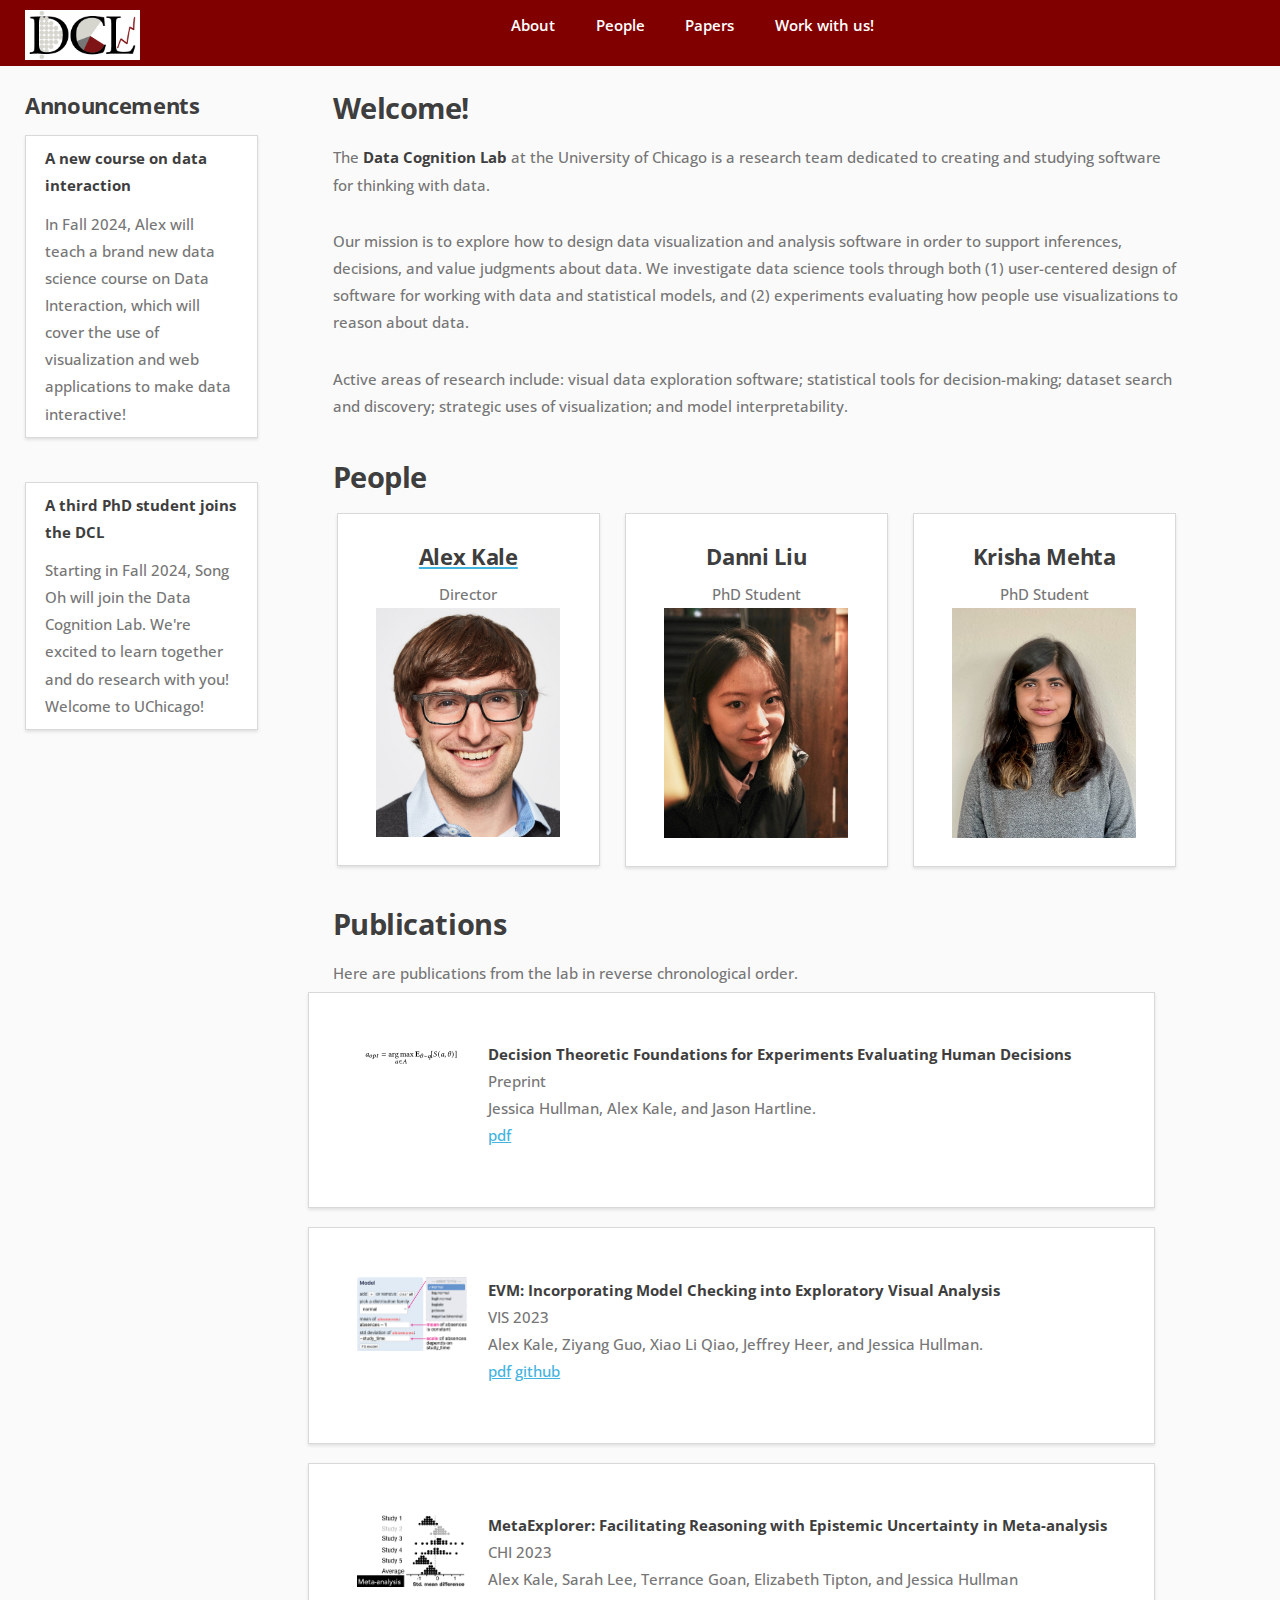
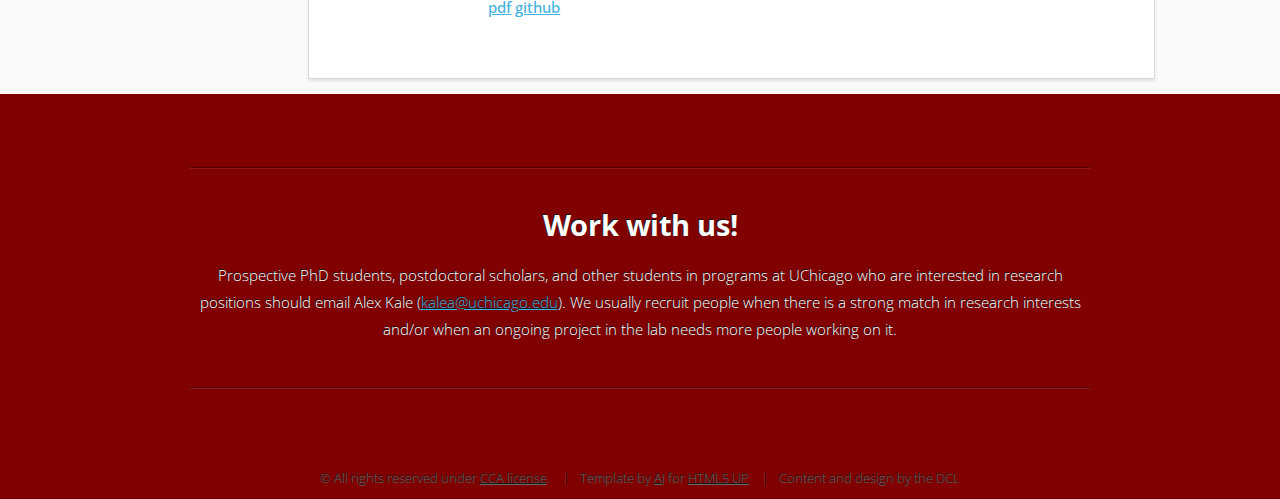
==== commit 750faa8f: "pb paper and end of summer updates; lab website still needs overhaul" ====
--- a/dcl.html
+++ b/dcl.html
@@ -55,12 +55,6 @@
 				<div class="container">
 					<h3 style="padding-top: 0.5em;">Announcements</h3>
 					<section class="box style2">
-						<h4>Alex is applying for the NSF CAREER award</h4>
-						<p>
-							Wish me luck... 🤞
-						</p>
-					</section>
-					<section class="box style2">
 						<h4>A new course on data interaction</h4>
 						<p>
 							In Fall 2024, Alex will teach a brand new data science course on Data Interaction, which will cover 
@@ -74,6 +68,12 @@
 							and do research with you! Welcome to UChicago!
 						</p>
 					</section>
+					<!-- <section class="box style2">
+						<h4>Alex is applying for the NSF CAREER award</h4>
+						<p>
+							Wish me luck... 🤞
+						</p>
+					</section> -->
 					<!-- <section class="box style2">
 						<h4>DCL @ VIS</h4>
 						<p>
@@ -117,9 +117,8 @@
 						(2) experiments evaluating how people use visualizations to reason about data.
 					</p>
 					<p class="last">
-						Active areas of research include: software for visual data exploration and model interpretability;  
-						interfaces for reasoning about decisions, fairness, and value judgments; strategic uses of visualization
-						in collaborative and adversarial settings; visualization for causal inference. 
+						Active areas of research include: visual data exploration software; statistical tools for decision-making; 
+						dataset search and discovery; strategic uses of visualization; and model interpretability. 
 					</p>
 				</div>
 			</article>
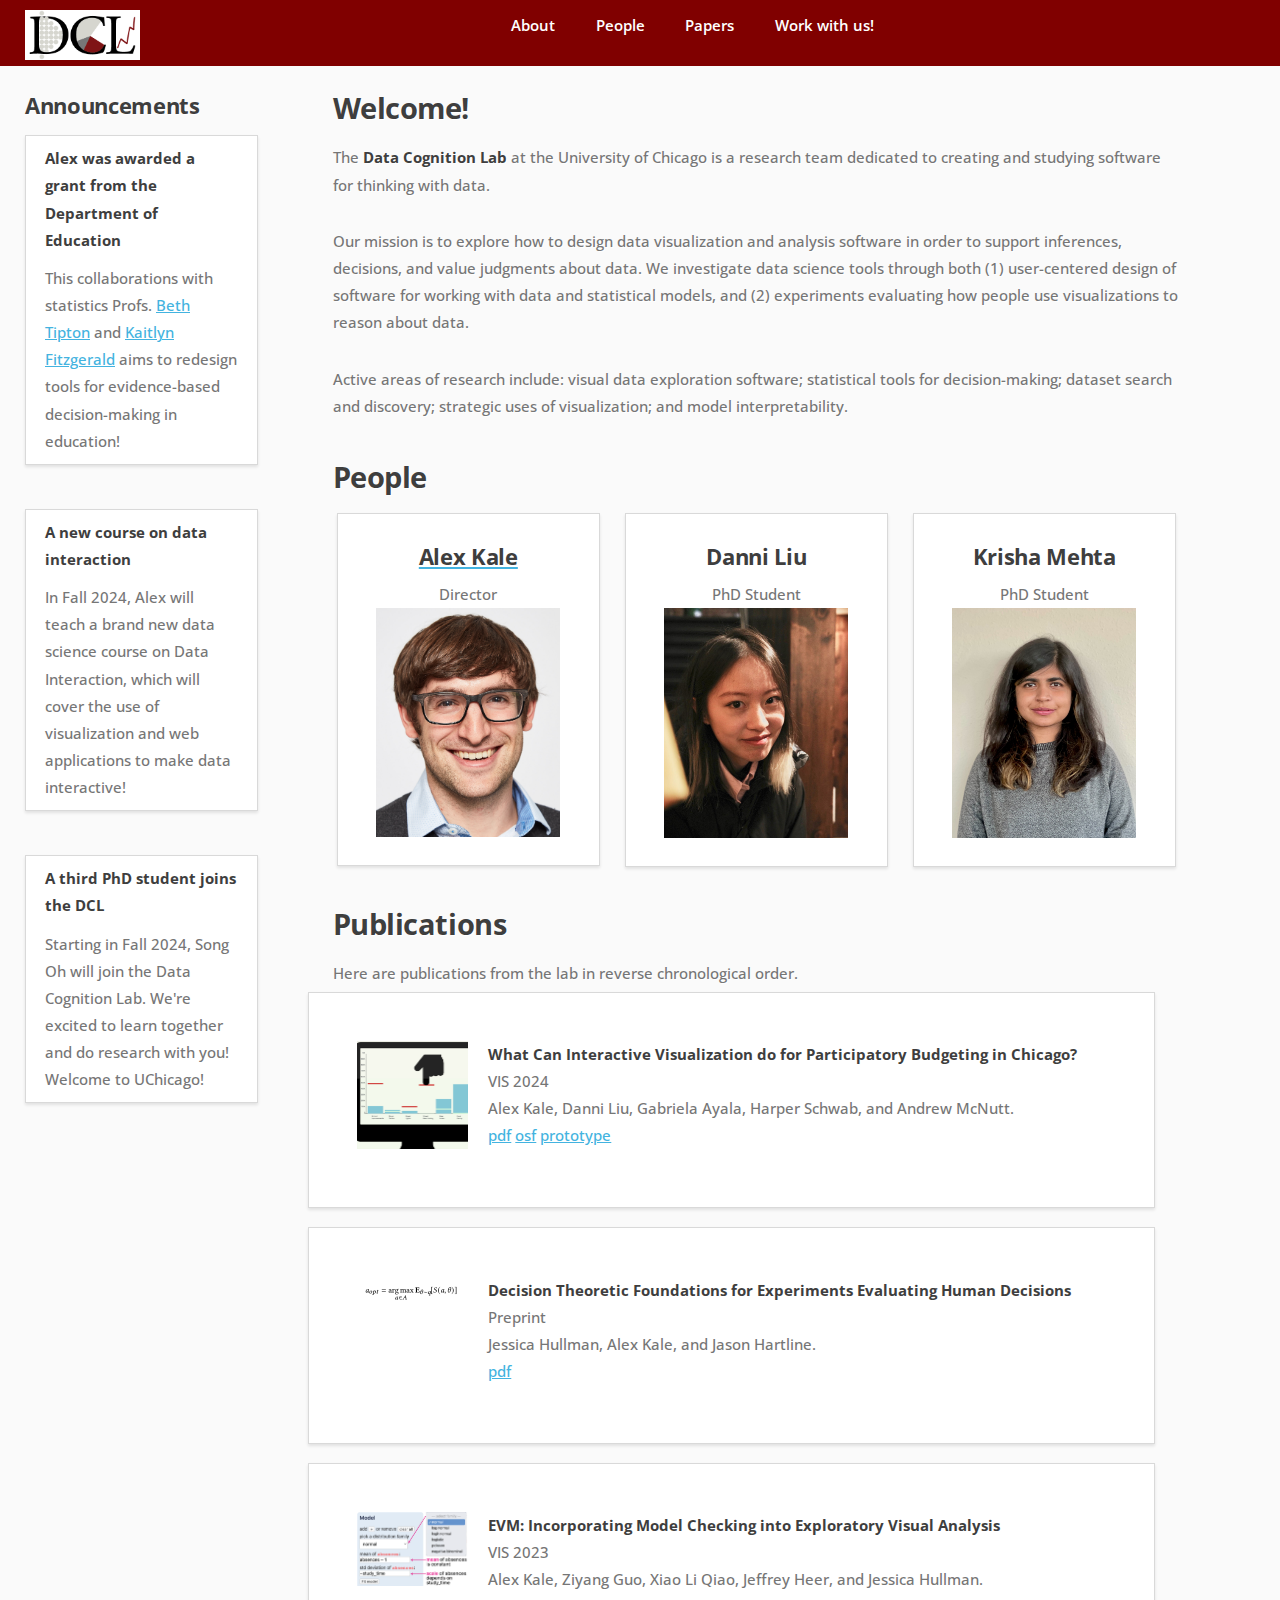
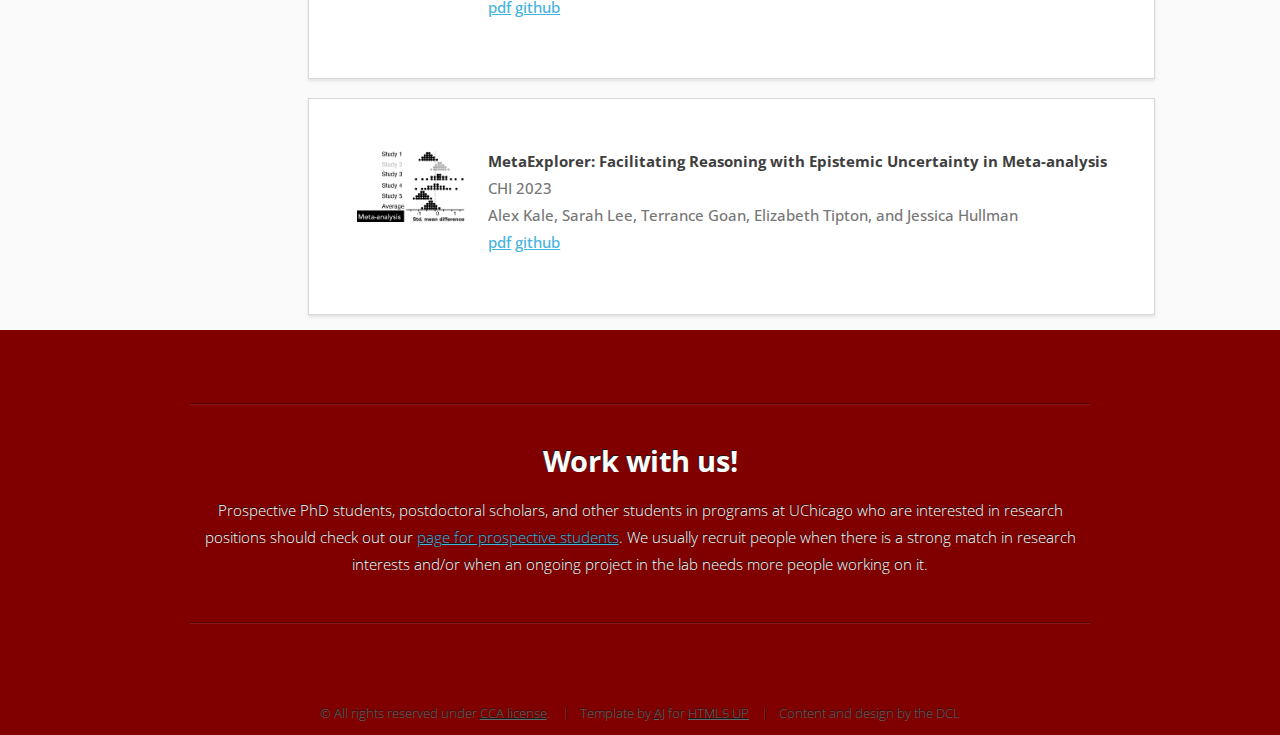
==== commit 0a24c77b: "reintegrating page for prospective students" ====
--- a/dcl.html
+++ b/dcl.html
@@ -55,6 +55,14 @@
 				<div class="container">
 					<h3 style="padding-top: 0.5em;">Announcements</h3>
 					<section class="box style2">
+						<h4>Alex was awarded a grant from the Department of Education</h4>
+						<p>
+							This collaborations with statistics Profs. <a href="https://www.bethtipton.com/">Beth Tipton</a> 
+							and <a href="https://katie-fitzgerald.netlify.app/">Kaitlyn Fitzgerald</a> aims to redesign tools
+							for evidence-based decision-making in education!
+						</p>
+					</section>
+					<section class="box style2">
 						<h4>A new course on data interaction</h4>
 						<p>
 							In Fall 2024, Alex will teach a brand new data science course on Data Interaction, which will cover 
@@ -196,6 +204,22 @@
 					</p>
 					<section class="row aln-center box style1" style="width: 100%;">
 						<div class="col-2 small-pad-tl">
+							<span class="image fit"><img class="thumbnail" src="images/pbchi-thumbnail.png" style="width: 100%;" /></span>
+						</div>
+						<div class="col-10 small-pad-tl">
+							<p>
+								<strong>What Can Interactive Visualization do for Participatory Budgeting in Chicago?</strong><br />
+								VIS 2024<br />
+								Alex Kale, Danni Liu, Gabriela Ayala, Harper Schwab, and Andrew McNutt.<br />
+								<a href="https://arxiv.org/abs/2407.20103">pdf</a>
+								<a href="https://osf.io/tn6m2/.">osf</a>
+								<a href="https://chicago-pb-probe.netlify.app/">prototype</a>
+							</p>
+						</div>
+					</section>
+
+					<section class="row aln-center box style1" style="width: 100%;">
+						<div class="col-2 small-pad-tl">
 							<span class="image fit"><img class="thumbnail" src="images/optimal-action.png" style="width: 100%;" /></span>
 						</div>
 						<div class="col-10 small-pad-tl">
@@ -252,8 +276,8 @@
                     <p>
                         Prospective PhD students, postdoctoral scholars, and other students in programs at UChicago who are
 						interested in research positions should 
-						email Alex Kale (<a href="mailto:kalea@uchicago.edu">kalea@uchicago.edu</a>).
-						<!-- check out our <a href="prospective.html">page for prospective students</a>.  -->
+						<!-- email Alex Kale (<a href="mailto:kalea@uchicago.edu">kalea@uchicago.edu</a>). -->
+						check out our <a href="prospective.html">page for prospective students</a>. 
 						We usually recruit people when there is a strong match in research interests and/or when an ongoing 
 						project in the lab needs more people working on it. 
                     </p>
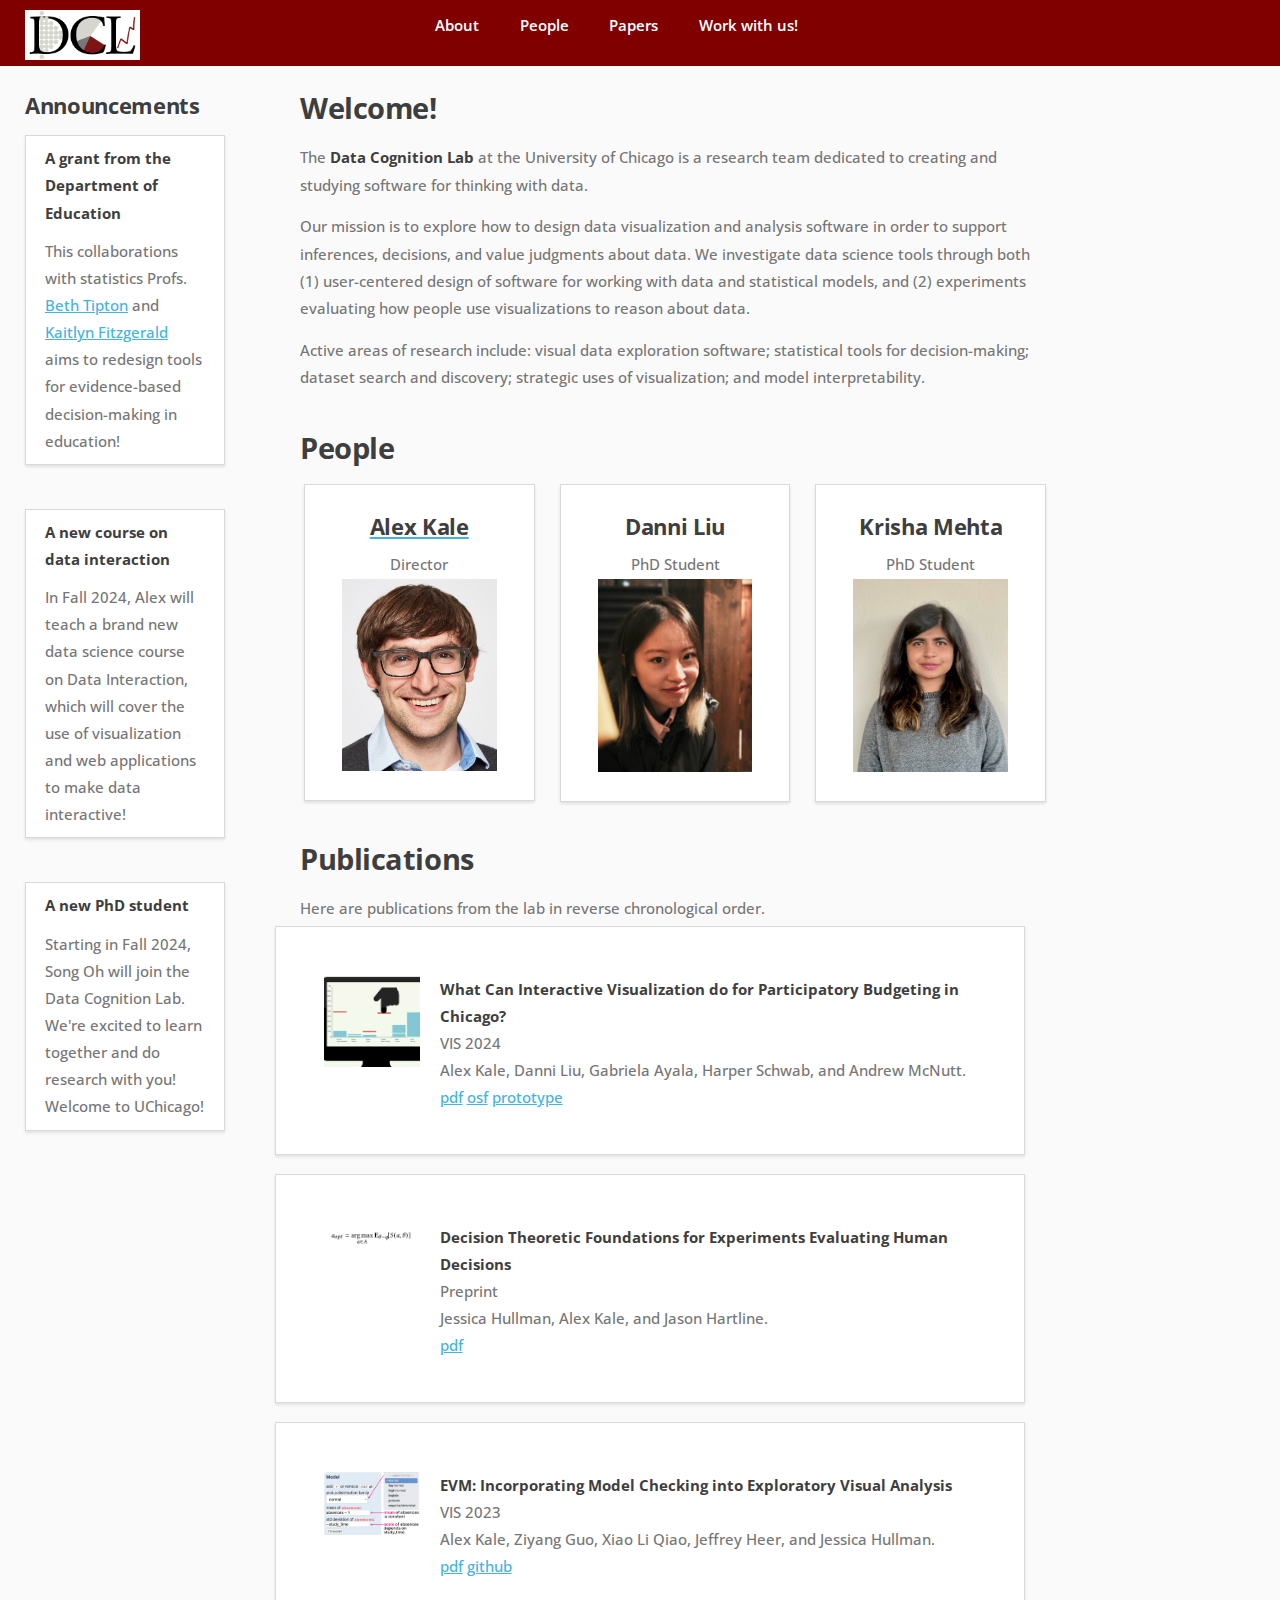
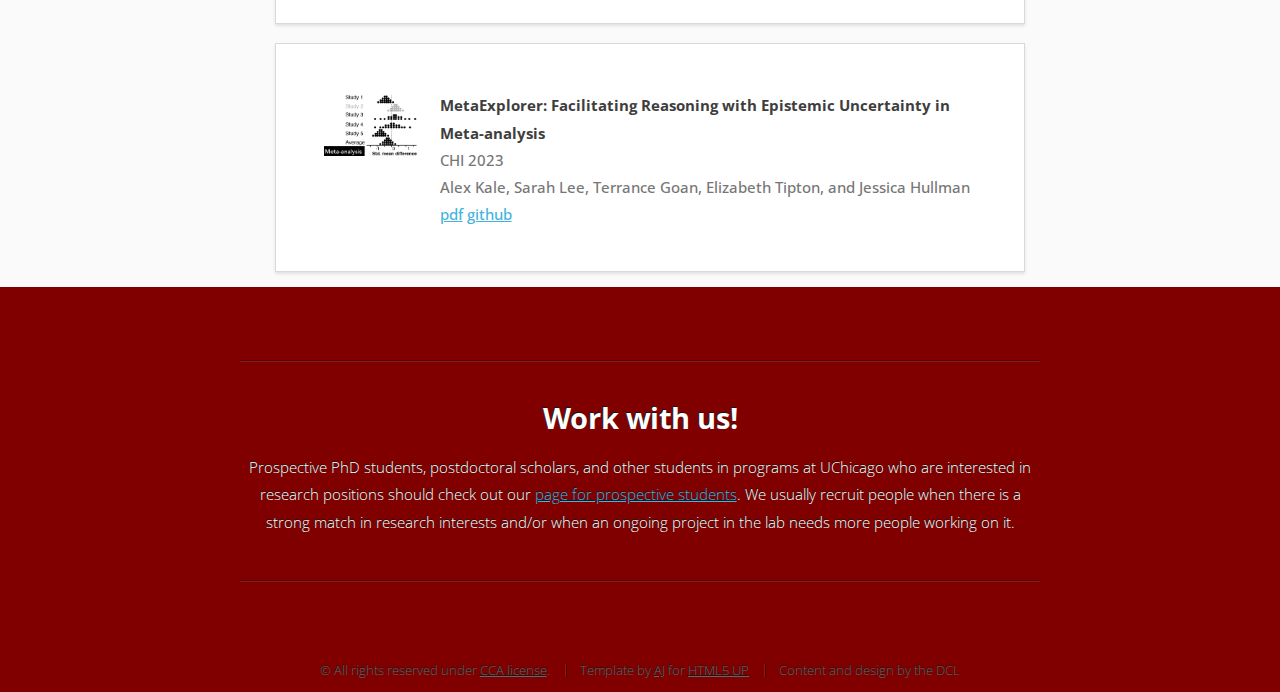
==== commit 0345ad69: "css beautification" ====
--- a/dcl.html
+++ b/dcl.html
@@ -55,7 +55,7 @@
 				<div class="container">
 					<h3 style="padding-top: 0.5em;">Announcements</h3>
 					<section class="box style2">
-						<h4>Alex was awarded a grant from the Department of Education</h4>
+						<h4>A grant from the Department of Education</h4>
 						<p>
 							This collaborations with statistics Profs. <a href="https://www.bethtipton.com/">Beth Tipton</a> 
 							and <a href="https://katie-fitzgerald.netlify.app/">Kaitlyn Fitzgerald</a> aims to redesign tools
@@ -70,7 +70,7 @@
 						</p>
 					</section>
 					<section class="box style2">
-						<h4>A third PhD student joins the DCL</h4>
+						<h4>A new PhD student</h4>
 						<p>
 							Starting in Fall 2024, Song Oh will join the Data Cognition Lab. We're excited to learn together
 							and do research with you! Welcome to UChicago!
@@ -199,11 +199,11 @@
 			<article id="pubs" class="wrapper style2">
 				<div class="container">
 					<h2>Publications</h2>
-					<p>
+					<p style="padding-bottom: 1em;">
 						Here are publications from the lab in reverse chronological order.
 					</p>
 					<section class="row aln-center box style1" style="width: 100%;">
-						<div class="col-2 small-pad-tl">
+						<div class="col-2 small-pad-tl show-large">
 							<span class="image fit"><img class="thumbnail" src="images/pbchi-thumbnail.png" style="width: 100%;" /></span>
 						</div>
 						<div class="col-10 small-pad-tl">
@@ -219,7 +219,7 @@
 					</section>
 
 					<section class="row aln-center box style1" style="width: 100%;">
-						<div class="col-2 small-pad-tl">
+						<div class="col-2 small-pad-tl show-large">
 							<span class="image fit"><img class="thumbnail" src="images/optimal-action.png" style="width: 100%;" /></span>
 						</div>
 						<div class="col-10 small-pad-tl">
@@ -233,7 +233,7 @@
 					</section>
 					
 					<section class="row aln-center box style1" style="width: 100%;">
-						<div class="col-2 small-pad-tl">
+						<div class="col-2 small-pad-tl show-large">
 							<span class="image fit"><img class="thumbnail" src="images/model-bar.png" style="width: 100%;" /></span>
 						</div>
 						<div class="col-10 small-pad-tl">
@@ -248,7 +248,7 @@
 					</section>
 				
 					<section class="row aln-center box style1" style="width: 100%;">
-						<div class="col-2 small-pad-tl">
+						<div class="col-2 small-pad-tl show-large">
 							<span class="image fit"><img class="thumbnail" src="images/meta-analysis.png" style="width: 100%;" /></span>
 						</div>
 						<div class="col-10 small-pad-tl">
--- a/assets/css/dcl.css
+++ b/assets/css/dcl.css
@@ -207,7 +207,7 @@
 	}
 
 	p:not(.last), ul, ol, dl, table {
-		margin-bottom: 2em;
+		margin-bottom: 1em;
 	}
 
 	header {
@@ -239,6 +239,10 @@
 			width: 900px;
 		}
 
+		.container.outer {
+			margin-left: 3em;
+		}
+
 		@media screen and (max-width: 1680px) {
 
 			.container {
@@ -251,17 +255,21 @@
 
 		}
 
-		/* @media screen and (max-width: 1280px) {
+		@media screen and (max-width: 1280px) {
 
 			.container {
-				width: 960px;
+				width: 1100px;
 			}
 
 				.container.medium {
-					width: 720px;
-				}
-
-		} */
+					width: 800px;
+				}
+
+				.container.outer {
+					margin-left: 2em;
+				}
+
+		}
 
 		@media screen and (max-width: 980px) {
 
@@ -274,6 +282,10 @@
 					width: 75%;
 				}
 
+				.container.outer {
+					margin-left: 1em;
+				}
+
 			.sidebar {
 				display: none !important;
 			}
@@ -295,6 +307,14 @@
 				display: none !important;
 			}
 
+		}
+
+		@media screen and (max-width: 570px) {
+
+				.container.outer {
+					margin-left: 0em;
+				}
+			
 		}
 
 /* Row */
@@ -2261,10 +2281,17 @@
 
 	@media screen and (max-width: 980px) {
 
+		/* Nav */
+
+			#nav {
+				height: 44px;
+				line-height: 44px;
+			}
+
 		/* Articles */
 
 			#top {
-				text-align: center;
+				/* text-align: center; */
 				padding: 2em 0;
 			}
 
@@ -2273,11 +2300,11 @@
 				}
 
 			.show-large {
+				display: none;
+			}
+
+			.show-small {
 				display: block;
-			}
-
-			.show-small {
-				display: none;
 			}
 
 	}
@@ -2414,7 +2441,7 @@
 
 				.box.style1 {
 					max-width: 32em;
-					margin-left: auto !important;
+					/* margin-left: auto !important; */
 					margin-right: auto !important;
 				}
 
@@ -2433,10 +2460,10 @@
 
 		/* Nav */
 
-			#nav {
+			/* #nav {
 				height: 44px;
 				line-height: 44px;
-			}
+			} */
 
 				#nav a {
 					padding: 0 0.75em;
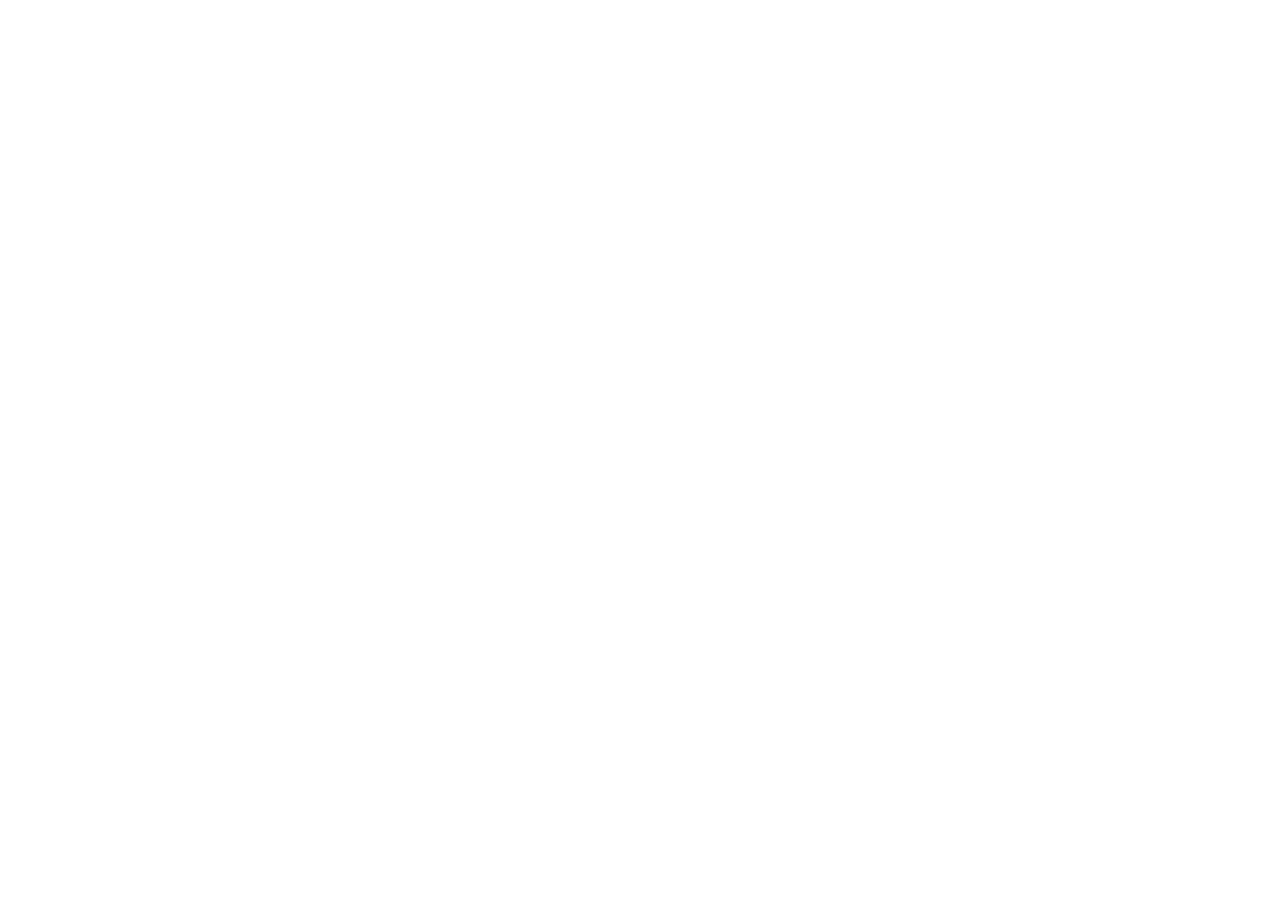
==== commit 3ad9d611: "redirect from html, not just htaccess" ====
--- a/dcl.html
+++ b/dcl.html
@@ -1,311 +1,10 @@
-<!DOCTYPE HTML>
 <html>
 
 <head>
 	<title>DCL</title>
 	<meta charset="utf-8" />
 	<meta name="viewport" content="width=device-width, initial-scale=1, user-scalable=no" />
-	<link rel="stylesheet" href="assets/css/dcl.css" />
-</head>
-
+	<meta http-equiv="refresh" content="0;url=https://people.cs.uchicago.edu/~kalea/dcl-website/index.html"/>
+</head>	
 <body class="is-preload">
-
-	<!-- Nav -->
-	<nav id="nav">
-		<div class="container row">
-			<div class="col-2" style="padding-left: 50px;">
-				<img src="images/dcl_logo.png" alt="" class="show-large" style="height: 60px; padding-top: 0.7em;" />
-				<img src="images/dcl_small.png" alt="" class="show-small" style="height: 30px; padding-top: 0.7em;" />
-			</div>
-			<ul class="container col-10">
-				<!-- <li><a href="#top">Top</a></li> -->
-				<li><a href="#about">About</a></li>
-				<!-- <li><a href="#announce">Announcements</a></li> -->
-				<li><a href="#people">People</a></li>
-				<li><a href="#pubs">Papers</a></li>
-				<li><a href="#contact">Work with us!</a></li>
-			</ul>
-		</div>
-	</nav>
-
-	<!-- Home -->
-	<!-- <article id="top" class="wrapper style1">
-		<div class="container">
-			<div class="row">
-				<div class="col-4 col-4-large col-4-medium">
-					<center><span class="image fit"><img src="images/pic00.jpg" alt="" style="scale: 0.5;" /></span></center>
-				</div>
-				<div class="col-8 col-8-large col-8-medium">
-					<header>
-						<h1><strong>Data Cognition Lab</strong></h1>
-					</header>
-                    <p class="last">
-                        The DCL at the University of Chicago is a research team dedicated to creating 
-                        and studying software for thinking with data.
-                    </p>
-				</div>
-			</div>
-		</div>
-	</article> -->
-
-	<div class="container row">
-		<div class="container col-3 sidebar">
-			<!-- Announcements -->
-			<article id="announce" class="wrapper style2">
-				<div class="container">
-					<h3 style="padding-top: 0.5em;">Announcements</h3>
-					<section class="box style2">
-						<h4>A grant from the Department of Education</h4>
-						<p>
-							This collaborations with statistics Profs. <a href="https://www.bethtipton.com/">Beth Tipton</a> 
-							and <a href="https://katie-fitzgerald.netlify.app/">Kaitlyn Fitzgerald</a> aims to redesign tools
-							for evidence-based decision-making in education!
-						</p>
-					</section>
-					<section class="box style2">
-						<h4>A new course on data interaction</h4>
-						<p>
-							In Fall 2024, Alex will teach a brand new data science course on Data Interaction, which will cover 
-							the use of visualization and web applications to make data interactive!
-						</p>
-					</section>
-					<section class="box style2">
-						<h4>A new PhD student</h4>
-						<p>
-							Starting in Fall 2024, Song Oh will join the Data Cognition Lab. We're excited to learn together
-							and do research with you! Welcome to UChicago!
-						</p>
-					</section>
-					<!-- <section class="box style2">
-						<h4>Alex is applying for the NSF CAREER award</h4>
-						<p>
-							Wish me luck... 🤞
-						</p>
-					</section> -->
-					<!-- <section class="box style2">
-						<h4>DCL @ VIS</h4>
-						<p>
-							Alex, Danni, and Krisha will attend the IEEE VIS 2023 conference in Melbourne
-							in October.
-						</p>
-					</section>
-					<section class="box style2">
-						<h4>Two PhD students join the DCL!</h4>
-						<p>
-							Starting in Fall 2023, Danni Liu and Krisha Mehta will join the Data Cognition Lab. Welcome
-							to UChicago CS!
-						</p>
-					</section> -->
-				</div>
-			</article>
-		</div>
-
-		<div class="container col-9 col-12-small">
-			<!-- About -->
-			<article id="about" class="wrapper style2">
-				<!-- <div class="container">
-					<header>
-						<h1><strong>Data Cognition Lab</strong></h1>
-					</header>
-					<p>
-						The DCL at the University of Chicago is a research team dedicated to creating 
-						and studying software for thinking with data.
-					</p>
-				</div> -->
-				<div class="container">
-					<h2 style="padding-top: 0.5em;">Welcome!</h2>
-					<p>
-						The <strong>Data Cognition Lab</strong> at the University of Chicago is a research team dedicated to creating 
-						and studying software for thinking with data.
-					</p>
-					<p>
-						Our mission is to explore how to design data visualization and analysis software in order to 
-						support inferences, decisions, and value judgments about data. We investigate data science tools 
-						through both (1) user-centered design of software for working with data and statistical models, and
-						(2) experiments evaluating how people use visualizations to reason about data.
-					</p>
-					<p class="last">
-						Active areas of research include: visual data exploration software; statistical tools for decision-making; 
-						dataset search and discovery; strategic uses of visualization; and model interpretability. 
-					</p>
-				</div>
-			</article>
-
-			<!-- Announcements -->
-			<!-- <article id="announce" class="wrapper style2">
-				<div class="container">
-					<h2>Announcements</h2>
-					<div class="row aln-center">
-						<div class="col12" style="width: 100%;">
-							<section class="box style1">
-								<h3>The lab is going to IEEE VIS!</h3>
-								<p>
-									Alex, Danni, and Krisha will be attending the IEEE VIS 2023 conference in Melbourne
-									in October. Alex will present his paper "EVM: Incorporating Model Checking into Exploratory 
-									Visual Analysis."
-								</p>
-							</section>
-						</div>
-						<div class="col12" style="width: 100%;">
-							<section class="box style1">
-								<h3>Two new PhD students are joining the lab!</h3>
-								<p>
-									Starting in Fall 2023, Danni Liu and Krisha Mehta will join the Data Cognition Lab. Welcome
-									to UChicago CS!
-								</p>
-							</section>
-						</div>
-					</div>
-				</div>
-			</article> -->
-
-			<!-- People -->
-			<article id="people" class="wrapper style2">
-				<div class="container">
-					<h2>People</h2>
-					<div class="row aln-center">
-						<div class="col4" style="width: 33%;">
-							<section class="box style1">
-								<center>
-									<a href="index.html"><h3>Alex Kale</h3></a>
-									<label>Director</label>
-									<span class="image fit"><img src="images/alex-headshot-4by5.jpeg" alt="" style="width: 90%;" /></span>
-								</center>
-							</section>
-						</div>
-						<div class="col4" style="width: 33%;">
-							<section class="box style1">
-								<center>
-									<h3>Danni Liu</h3>
-									<label>PhD Student</label>
-									<span class="image fit"><img src="images/danni-headshot.jpg" alt="" style="width: 90%;" /></span>
-								</center>
-							</section>
-						</div>
-						<div class="col4" style="width: 33%;">
-							<section class="box style1">
-								<center>
-									<h3>Krisha Mehta</h3>
-									<label>PhD Student</label>
-									<span class="image fit"><img src="images/krisha-headshot.jpg" alt="" style="width: 90%;" /></span>
-								</center>
-							</section>
-						</div>
-					</div>
-				</div>
-			</article>
-
-			<!-- Publications -->
-			<article id="pubs" class="wrapper style2">
-				<div class="container">
-					<h2>Publications</h2>
-					<p style="padding-bottom: 1em;">
-						Here are publications from the lab in reverse chronological order.
-					</p>
-					<section class="row aln-center box style1" style="width: 100%;">
-						<div class="col-2 small-pad-tl show-large">
-							<span class="image fit"><img class="thumbnail" src="images/pbchi-thumbnail.png" style="width: 100%;" /></span>
-						</div>
-						<div class="col-10 small-pad-tl">
-							<p>
-								<strong>What Can Interactive Visualization do for Participatory Budgeting in Chicago?</strong><br />
-								VIS 2024<br />
-								Alex Kale, Danni Liu, Gabriela Ayala, Harper Schwab, and Andrew McNutt.<br />
-								<a href="https://arxiv.org/abs/2407.20103">pdf</a>
-								<a href="https://osf.io/tn6m2/.">osf</a>
-								<a href="https://chicago-pb-probe.netlify.app/">prototype</a>
-							</p>
-						</div>
-					</section>
-
-					<section class="row aln-center box style1" style="width: 100%;">
-						<div class="col-2 small-pad-tl show-large">
-							<span class="image fit"><img class="thumbnail" src="images/optimal-action.png" style="width: 100%;" /></span>
-						</div>
-						<div class="col-10 small-pad-tl">
-							<p>
-								<strong>Decision Theoretic Foundations for Experiments Evaluating Human Decisions</strong><br />
-								Preprint<br />
-								Jessica Hullman, Alex Kale, and Jason Hartline.<br />
-								<a href="https://arxiv.org/pdf/2401.15106">pdf</a> 
-							</p>
-						</div>
-					</section>
-					
-					<section class="row aln-center box style1" style="width: 100%;">
-						<div class="col-2 small-pad-tl show-large">
-							<span class="image fit"><img class="thumbnail" src="images/model-bar.png" style="width: 100%;" /></span>
-						</div>
-						<div class="col-10 small-pad-tl">
-							<p>
-								<strong>EVM: Incorporating Model Checking into Exploratory Visual Analysis</strong><br />
-								VIS 2023<br />
-								Alex Kale, Ziyang Guo, Xiao Li Qiao, Jeffrey Heer, and Jessica Hullman.<br />
-								<a href="https://arxiv.org/pdf/2308.13024">pdf</a> 
-								<a href="https://github.com/MUCollective/evm/">github</a>
-							</p>
-						</div>
-					</section>
-				
-					<section class="row aln-center box style1" style="width: 100%;">
-						<div class="col-2 small-pad-tl show-large">
-							<span class="image fit"><img class="thumbnail" src="images/meta-analysis.png" style="width: 100%;" /></span>
-						</div>
-						<div class="col-10 small-pad-tl">
-							<p>
-								<strong>MetaExplorer: Facilitating Reasoning with Epistemic Uncertainty in Meta-analysis</strong><br />
-								CHI 2023<br />
-								Alex Kale, Sarah Lee, Terrance Goan, Elizabeth Tipton, and Jessica Hullman<br />
-								<a href="https://arxiv.org/pdf/2302.04739">pdf</a> 
-								<a href="https://github.com/kalealex/meta-explorer">github</a>
-							</p>
-						</div>
-					</section>
-				</div>
-			</article>
-		</div>
-	</div>
-
-	<!-- Contact -->
-	<article id="contact" class="wrapper style4">
-		<div class="container medium">
-			<div class="row">
-				<div class="col-12">
-					<hr />
-					<h2>Work with us!</h2>
-                    <p>
-                        Prospective PhD students, postdoctoral scholars, and other students in programs at UChicago who are
-						interested in research positions should 
-						<!-- email Alex Kale (<a href="mailto:kalea@uchicago.edu">kalea@uchicago.edu</a>). -->
-						check out our <a href="prospective.html">page for prospective students</a>. 
-						We usually recruit people when there is a strong match in research interests and/or when an ongoing 
-						project in the lab needs more people working on it. 
-                    </p>
-					<hr />
-				</div>
-			</div>
-			<footer>
-				<ul id="copyright">
-					<li>&copy; All rights reserved under <a href="http://html5up.net/license">CCA license</a>.</li>
-					<li>Template by <a href="http://twitter.com/ajlkn">AJ</a> for <a href="http://html5up.net">HTML5 UP</a></li>
-					<li>Content and design by the DCL</li>
-				</ul>
-			</footer>
-		</div>
-	</article>
-
-	<!-- Scripts -->
-	<script src="assets/js/jquery.min.js"></script>
-	<script src="assets/js/jquery.scrolly.min.js"></script>
-	<script src="assets/js/browser.min.js"></script>
-	<script src="assets/js/breakpoints.min.js"></script>
-	<script src="assets/js/util.js"></script>
-	<script src="assets/js/main.js"></script>
-	<script>
-		function toggleCollapse(id) {
-			document.getElementById(id).style.display = "block";
-		}
-	</script>
 </body>
-
-</html>